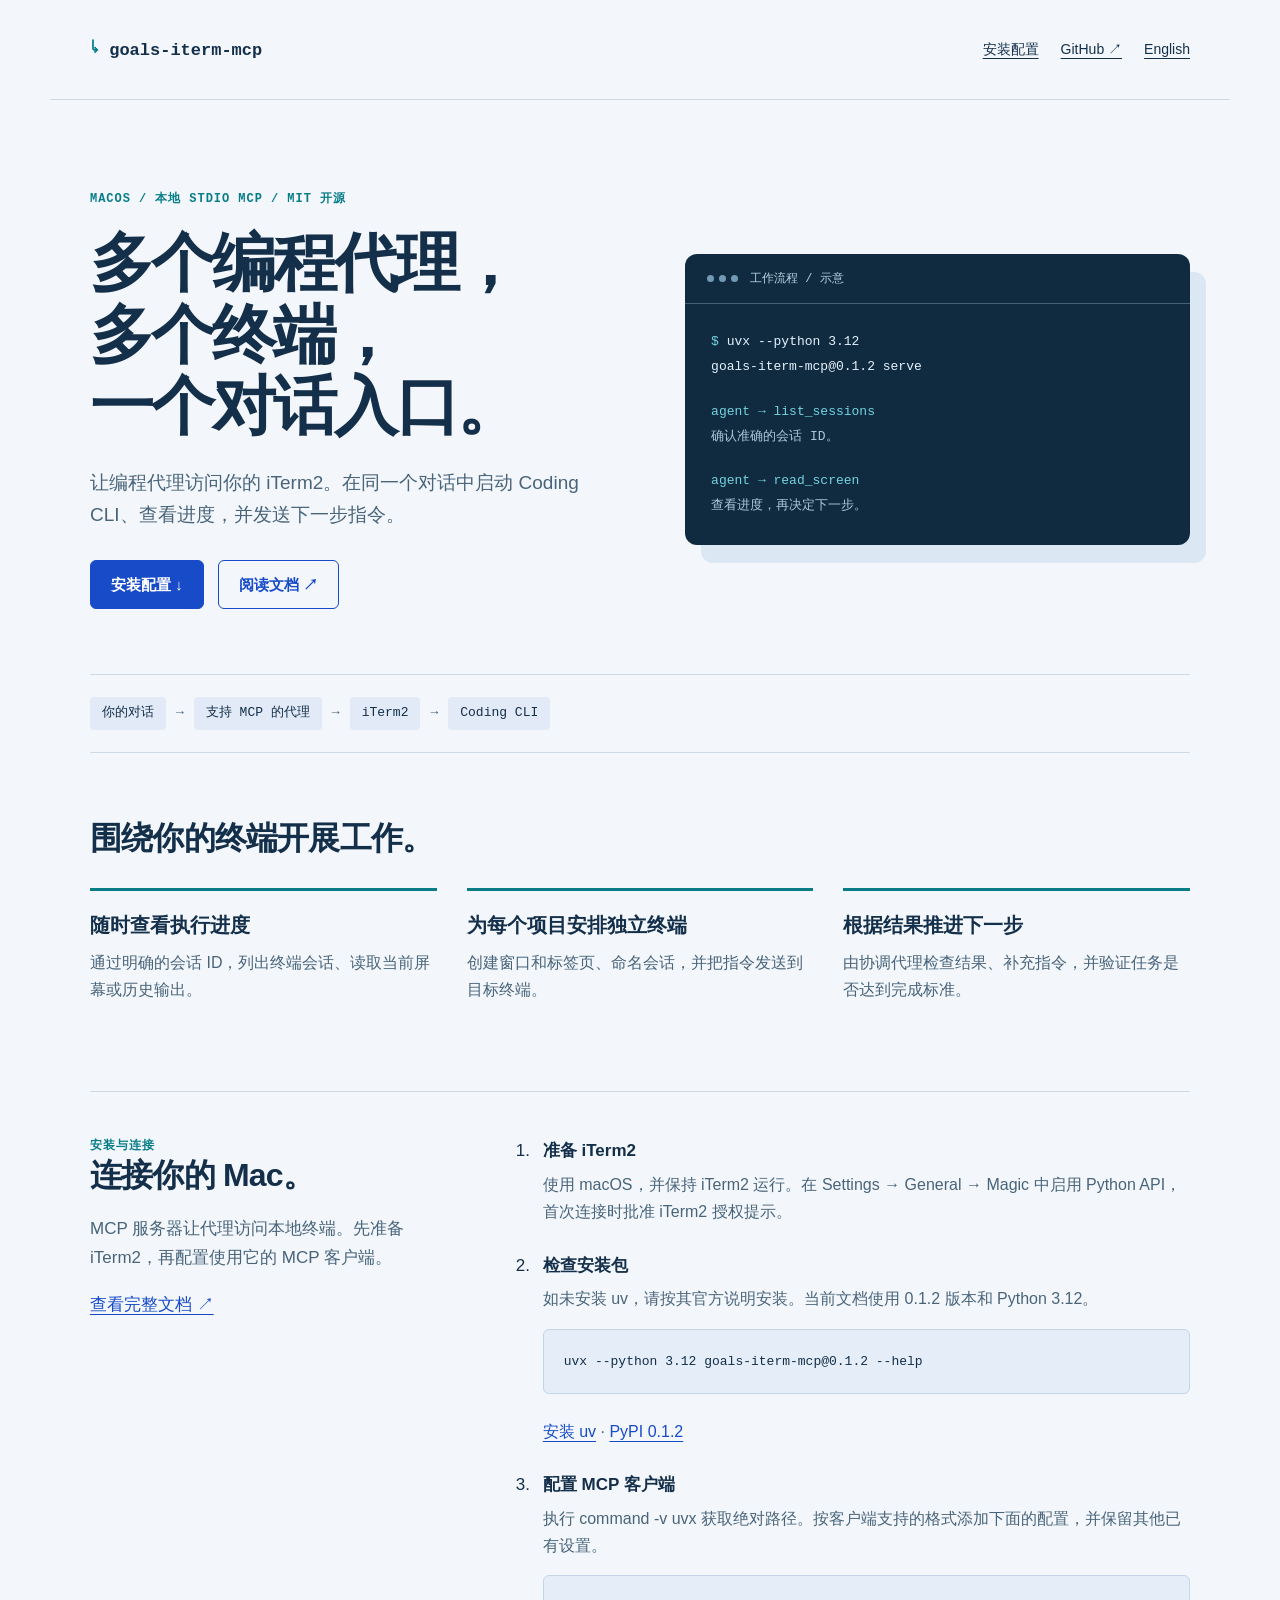
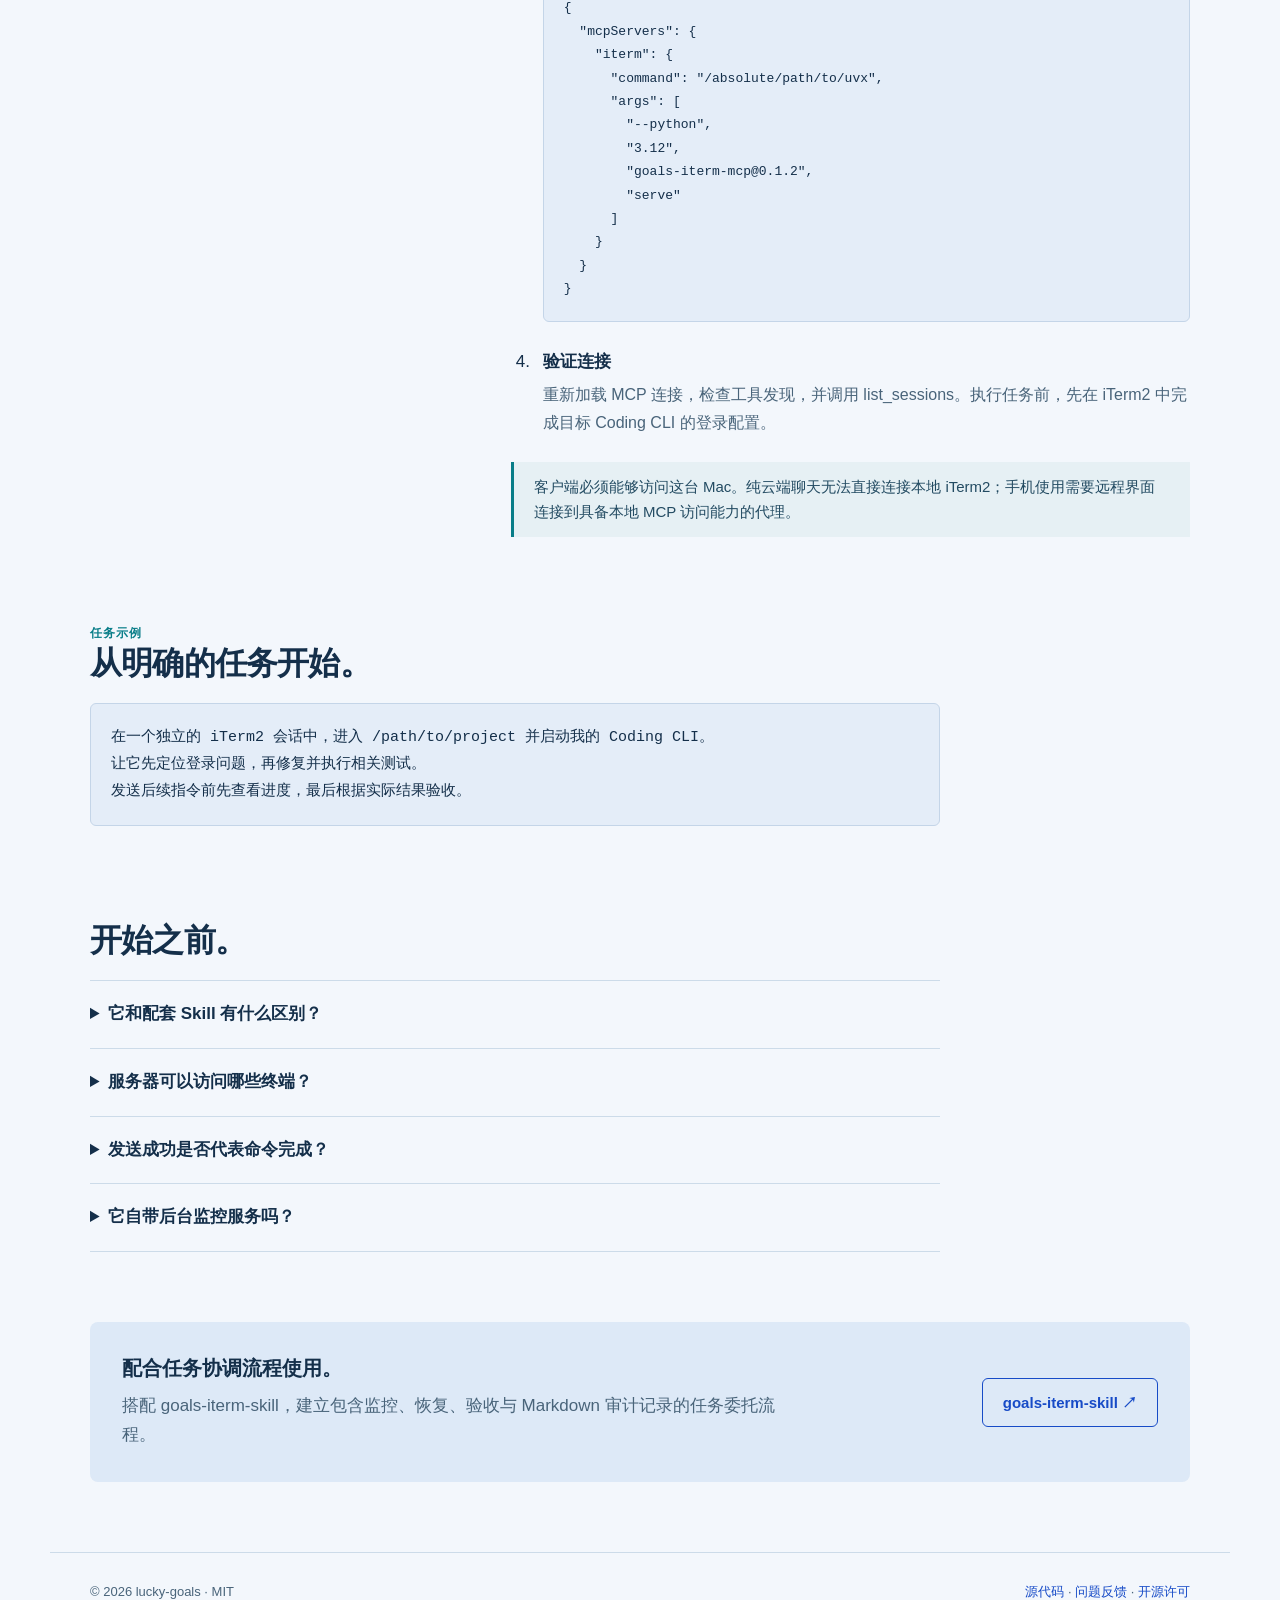
==== site/zh/index.html @ d30d4e48 "Add bilingual project website and GitHub Pages deployment" ====
<!doctype html>
<html lang="zh-CN">
<head>
<meta charset="utf-8"><meta name="viewport" content="width=device-width, initial-scale=1">
<title>goals-iterm-mcp — 面向 AI 编程代理的 iTerm2 MCP 服务器</title>
<meta name="description" content="goals-iterm-mcp 通过本地 MCP 将 AI 编程代理连接到 macOS 的 iTerm2，协调 Claude Code、Codex CLI 等终端工具。">
<meta name="google-site-verification" content="RSlia45OxWhqX6iyxyoSFyVtlpCfAS38nRmpzuDwfc4">
<link rel="canonical" href="https://lucky-goals.github.io/goals-iterm-mcp/zh/">
<link rel="alternate" hreflang="en" href="https://lucky-goals.github.io/goals-iterm-mcp/">
<link rel="alternate" hreflang="zh-CN" href="https://lucky-goals.github.io/goals-iterm-mcp/zh/">
<link rel="alternate" hreflang="x-default" href="https://lucky-goals.github.io/goals-iterm-mcp/">
<meta property="og:type" content="website"><meta property="og:site_name" content="goals-iterm-mcp">
<meta property="og:title" content="goals-iterm-mcp — 面向 AI 编程代理的 iTerm2 MCP 服务器"><meta property="og:description" content="goals-iterm-mcp 通过本地 MCP 将 AI 编程代理连接到 macOS 的 iTerm2，协调 Claude Code、Codex CLI 等终端工具。"><meta property="og:url" content="https://lucky-goals.github.io/goals-iterm-mcp/zh/"><meta property="og:locale" content="zh_CN">
<meta name="twitter:card" content="summary">
<meta name="theme-color" content="#142f4a">
<link rel="icon" href="../assets/favicon.svg" type="image/svg+xml">
<link rel="stylesheet" href="../assets/style.css">
<script type="application/ld+json">{"@context": "https://schema.org", "@type": "SoftwareSourceCode", "name": "goals-iterm-mcp", "description": "goals-iterm-mcp 通过本地 MCP 将 AI 编程代理连接到 macOS 的 iTerm2，协调 Claude Code、Codex CLI 等终端工具。", "url": "https://lucky-goals.github.io/goals-iterm-mcp/zh/", "codeRepository": "https://github.com/lucky-goals/goals-iterm-mcp", "license": "https://opensource.org/license/mit", "inLanguage": "zh-CN", "author": {"@type": "Person", "name": "lucky-goals", "url": "https://github.com/lucky-goals"}}</script>
</head>
<body>
<a class="skip" href="#main">跳至正文</a>
<header><a class="brand" href="../"><span>↳</span> goals-iterm-mcp</a><nav aria-label="主导航"><a href="#install">安装配置</a><a href="https://github.com/lucky-goals/goals-iterm-mcp">GitHub ↗</a><a href="../" lang="en" hreflang="en">English</a></nav></header>
<main id="main">
<section class="hero" aria-labelledby="headline"><div><div class="eyebrow">macOS / 本地 stdio MCP / MIT 开源</div><h1 id="headline">多个编程代理，<br>多个终端，<br>一个对话入口。</h1><p class="lede">让编程代理访问你的 iTerm2。在同一个对话中启动 Coding CLI、查看进度，并发送下一步指令。</p><div class="actions"><a class="button" href="#install">安装配置 ↓</a><a class="button secondary" href="https://github.com/lucky-goals/goals-iterm-mcp/blob/main/README.zh-CN.md">阅读文档 ↗</a></div></div><div class="terminal" aria-label="流程示意，非实时终端"><div class="terminal-title"><span class="lights" aria-hidden="true"><i></i><i></i><i></i></span>工作流程 / 示意</div><div class="terminal-body"><p><span class="prompt">$</span> uvx --python 3.12<br>  goals-iterm-mcp@0.1.2 serve</p><p><span class="prompt">agent → list_sessions</span><br><span class="comment">确认准确的会话 ID。</span></p><p><span class="prompt">agent → read_screen</span><br><span class="comment">查看进度，再决定下一步。</span></p></div></div></section>
<div class="flow" aria-label="连接流程"><span>你的对话</span> <b aria-hidden="true">→</b> <span>支持 MCP 的代理</span> <b aria-hidden="true">→</b> <span>iTerm2</span> <b aria-hidden="true">→</b> <span>Coding CLI</span></div>
<section aria-labelledby="capabilities"><h2 id="capabilities">围绕你的终端开展工作。</h2><div class="features"><article class="feature"><h3>随时查看执行进度</h3><p>通过明确的会话 ID，列出终端会话、读取当前屏幕或历史输出。</p></article><article class="feature"><h3>为每个项目安排独立终端</h3><p>创建窗口和标签页、命名会话，并把指令发送到目标终端。</p></article><article class="feature"><h3>根据结果推进下一步</h3><p>由协调代理检查结果、补充指令，并验证任务是否达到完成标准。</p></article></div></section>
<section class="setup" id="install" aria-labelledby="setup-title"><div><div class="eyebrow">安装与连接</div><h2 id="setup-title">连接你的 Mac。</h2><p class="intro">MCP 服务器让代理访问本地终端。先准备 iTerm2，再配置使用它的 MCP 客户端。</p><p><a href="https://github.com/lucky-goals/goals-iterm-mcp/blob/main/README.zh-CN.md">查看完整文档 ↗</a></p></div><div><ol class="steps"><li><strong>准备 iTerm2</strong><p>使用 macOS，并保持 iTerm2 运行。在 Settings → General → Magic 中启用 Python API，首次连接时批准 iTerm2 授权提示。</p></li><li><strong>检查安装包</strong><p>如未安装 uv，请按其官方说明安装。当前文档使用 0.1.2 版本和 Python 3.12。</p><pre><code>uvx --python 3.12 goals-iterm-mcp@0.1.2 --help</code></pre><p><a href="https://docs.astral.sh/uv/getting-started/installation/">安装 uv</a> · <a href="https://pypi.org/project/goals-iterm-mcp/0.1.2/">PyPI 0.1.2</a></p></li><li><strong>配置 MCP 客户端</strong><p>执行 command -v uvx 获取绝对路径。按客户端支持的格式添加下面的配置，并保留其他已有设置。</p><pre><code>{
  &quot;mcpServers&quot;: {
    &quot;iterm&quot;: {
      &quot;command&quot;: &quot;/absolute/path/to/uvx&quot;,
      &quot;args&quot;: [
        &quot;--python&quot;,
        &quot;3.12&quot;,
        &quot;goals-iterm-mcp@0.1.2&quot;,
        &quot;serve&quot;
      ]
    }
  }
}</code></pre></li><li><strong>验证连接</strong><p>重新加载 MCP 连接，检查工具发现，并调用 list_sessions。执行任务前，先在 iTerm2 中完成目标 Coding CLI 的登录配置。</p></li></ol><p class="note">客户端必须能够访问这台 Mac。纯云端聊天无法直接连接本地 iTerm2；手机使用需要远程界面连接到具备本地 MCP 访问能力的代理。</p></div></section>
<section class="example" aria-labelledby="example-title"><div class="eyebrow">任务示例</div><h2 id="example-title">从明确的任务开始。</h2><pre><code>在一个独立的 iTerm2 会话中，进入 /path/to/project 并启动我的 Coding CLI。
让它先定位登录问题，再修复并执行相关测试。
发送后续指令前先查看进度，最后根据实际结果验收。</code></pre></section>
<section aria-labelledby="faq"><h2 id="faq">开始之前。</h2><details><summary>它和配套 Skill 有什么区别？</summary><p>MCP 服务器提供终端操作工具。goals-iterm-skill 提供任务委托、监控、决策、恢复和验收的流程指令。</p></details><details><summary>服务器可以访问哪些终端？</summary><p>默认可以操作当前用户的所有 iTerm2 会话。使用 --read-only 仅观察；使用一个或多个 --session-id &lt;ID&gt; 限定会话。限定会话后无法创建窗口和标签页。</p></details><details><summary>发送成功是否代表命令完成？</summary><p>不代表。确认信息只说明 iTerm2 API 调用成功，协调代理仍需查看终端输出并验证执行结果。</p></details><details><summary>它自带后台监控服务吗？</summary><p>不自带。服务器提供终端工具；监控、持续推进和调度由协调代理及其宿主负责。</p></details></section>
<section><div class="related"><div><h3>配合任务协调流程使用。</h3><p>搭配 goals-iterm-skill，建立包含监控、恢复、验收与 Markdown 审计记录的任务委托流程。</p></div><a class="button secondary" href="https://lucky-goals.github.io/goals-iterm-skill/zh/">goals-iterm-skill ↗</a></div></section>
</main><footer><span>© 2026 lucky-goals · MIT</span><span><a href="https://github.com/lucky-goals/goals-iterm-mcp">源代码</a> · <a href="https://github.com/lucky-goals/goals-iterm-mcp/issues">问题反馈</a> · <a href="https://github.com/lucky-goals/goals-iterm-mcp/blob/main/LICENSE">开源许可</a></span></footer>
</body></html>
---- site/assets/style.css ----
:root{--ink:#142f4a;--muted:#49647a;--paper:#f3f7fc;--white:#fff;--line:#ccdbe9;--blue:#174bc7;--cyan:#087d88;--dark:#102b40;--mono:ui-monospace,SFMono-Regular,Consolas,monospace;--body:ui-sans-serif,-apple-system,BlinkMacSystemFont,"Segoe UI","PingFang SC",sans-serif}*{box-sizing:border-box}html{scroll-behavior:smooth;scroll-padding-top:24px}body{margin:0;background:var(--paper);color:var(--ink);font:17px/1.7 var(--body)}a{color:var(--blue);text-underline-offset:4px}a:hover{text-decoration-thickness:2px}a:focus-visible,summary:focus-visible{outline:3px solid var(--cyan);outline-offset:5px}header,main,footer{max-width:1180px;margin:auto;padding:0 40px}header{display:flex;align-items:center;justify-content:space-between;gap:20px;min-height:100px;border-bottom:1px solid var(--line)}.brand{font:700 17px var(--mono);color:var(--ink);text-decoration:none}.brand span{color:var(--cyan)}nav{display:flex;flex-wrap:wrap;gap:22px;font-size:14px}nav a{color:var(--ink)}.hero{display:grid;grid-template-columns:1.05fr 1fr;gap:65px;align-items:center;padding:90px 0 65px}.eyebrow{font:600 12px/1.5 var(--mono);letter-spacing:.08em;text-transform:uppercase;color:var(--cyan)}h1{font-size:clamp(40px,5vw,66px);line-height:1.12;letter-spacing:-.045em;margin:20px 0 24px;font-weight:750}h2{font-size:32px;line-height:1.25;letter-spacing:-.025em;margin:0 0 20px}h3{font-size:20px;line-height:1.4;margin:0 0 10px}p{margin:0 0 18px}.lede{color:var(--muted);font-size:19px}.actions{display:flex;flex-wrap:wrap;gap:14px;margin-top:28px}.button{display:inline-flex;align-items:center;justify-content:center;padding:11px 20px;border:1px solid var(--blue);border-radius:6px;font-weight:600;font-size:15px;text-decoration:none;background:var(--blue);color:white}.button.secondary{color:var(--blue);background:transparent}.terminal{background:var(--dark);color:#e4f2fd;border-radius:12px;box-shadow:16px 18px 0 #dce7f4;overflow:hidden;min-width:0}.terminal-title{font:12px var(--mono);padding:16px 22px;border-bottom:1px solid #426078;display:flex;gap:12px;align-items:center;color:#b8cfe1}.lights{display:flex;gap:5px}.lights i{height:7px;width:7px;border-radius:50%;background:#719ab4}.terminal-body{padding:26px;font:13px/1.9 var(--mono)}.terminal-body p{margin-bottom:20px}.terminal-body p:last-child{margin-bottom:0}.prompt{color:#74d3e0}.comment{color:#adc6d9}.flow{display:flex;flex-wrap:wrap;gap:10px;align-items:center;border-block:1px solid var(--line);padding:22px 0;font:13px/1.6 var(--mono);margin-bottom:65px}.flow span{padding:6px 12px;background:#e1eaf6;border-radius:4px}.flow b{font-weight:400;color:var(--muted)}section{padding:0 0 70px}.intro{max-width:760px;color:var(--muted)}.features{display:grid;grid-template-columns:repeat(3,1fr);gap:30px;margin-top:30px}.feature{border-top:3px solid var(--cyan);padding-top:20px}.feature p{color:var(--muted);font-size:16px}.setup{display:grid;grid-template-columns:.7fr 1.3fr;gap:55px;padding-top:45px;border-top:1px solid var(--line)}.steps{padding-left:24px;margin:0}.steps>li{padding-left:8px;margin-bottom:26px}.steps strong{display:block}.steps p{color:var(--muted);font-size:16px;margin:5px 0 10px}pre{margin:16px 0 24px;padding:20px;background:#e4edf8;border:1px solid #c4d5e8;border-radius:6px;overflow-x:auto;color:var(--ink);font:13px/1.8 var(--mono);white-space:pre-wrap;overflow-wrap:anywhere}code{font-family:var(--mono);font-size:.88em}pre code{font-size:inherit}.note{border-left:3px solid var(--cyan);padding:12px 20px;background:#e6f0f4;color:#234b62;font-size:15px}.example{max-width:850px}.example pre{font-size:15px;line-height:1.8}details{border-top:1px solid var(--line);padding:19px 0;max-width:850px}details:last-child{border-bottom:1px solid var(--line)}summary{cursor:pointer;font-weight:600}details p{margin:15px 0 0;color:var(--muted);font-size:16px}.related{display:flex;justify-content:space-between;align-items:center;gap:30px;padding:32px;background:#dde9f7;border-radius:8px}.related p{max-width:680px;margin:0;color:var(--muted)}.related .button{white-space:nowrap}footer{display:flex;gap:20px;justify-content:space-between;padding-top:28px;padding-bottom:35px;border-top:1px solid var(--line);font-size:13px;color:var(--muted)}.skip{position:absolute;left:20px;top:-100px;padding:10px;background:white;z-index:9}.skip:focus{top:10px}@media(max-width:850px){.hero{grid-template-columns:1fr;gap:40px;padding-top:50px}.terminal{max-width:650px}.setup{grid-template-columns:1fr;gap:18px}.features{grid-template-columns:1fr;gap:20px}.related{align-items:flex-start;flex-direction:column}h1{max-width:700px}.flow{margin-bottom:45px}}@media(max-width:520px){header,main,footer{padding-left:22px;padding-right:22px}header{align-items:flex-start;flex-direction:column;padding-top:24px;padding-bottom:24px;gap:15px}nav{gap:18px}h1{font-size:40px}.terminal{box-shadow:8px 10px 0 #dce7f4}.terminal-body{padding:20px;font-size:12px}section{padding-bottom:48px}footer{flex-direction:column}.related{padding:24px}.flow{font-size:11px;gap:6px}.flow span{padding:5px 8px}}@media(prefers-reduced-motion:reduce){html{scroll-behavior:auto}}
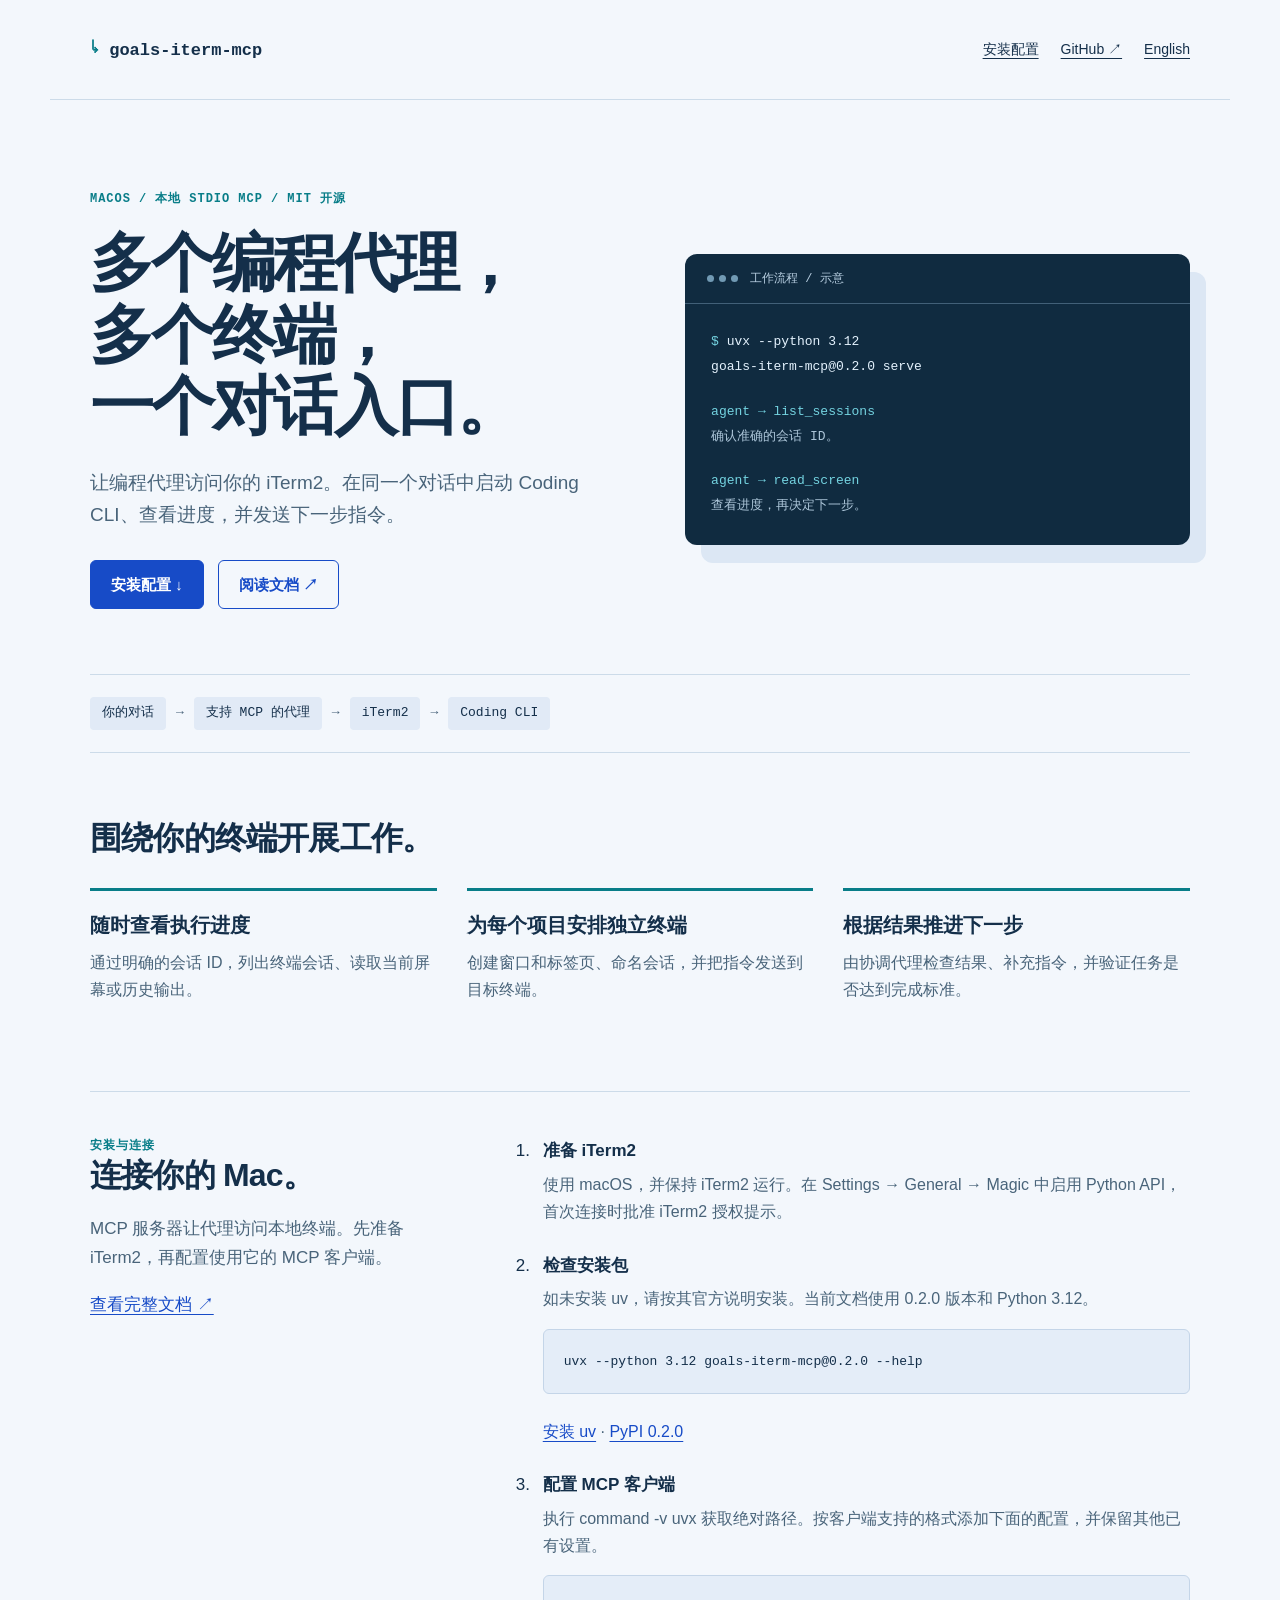
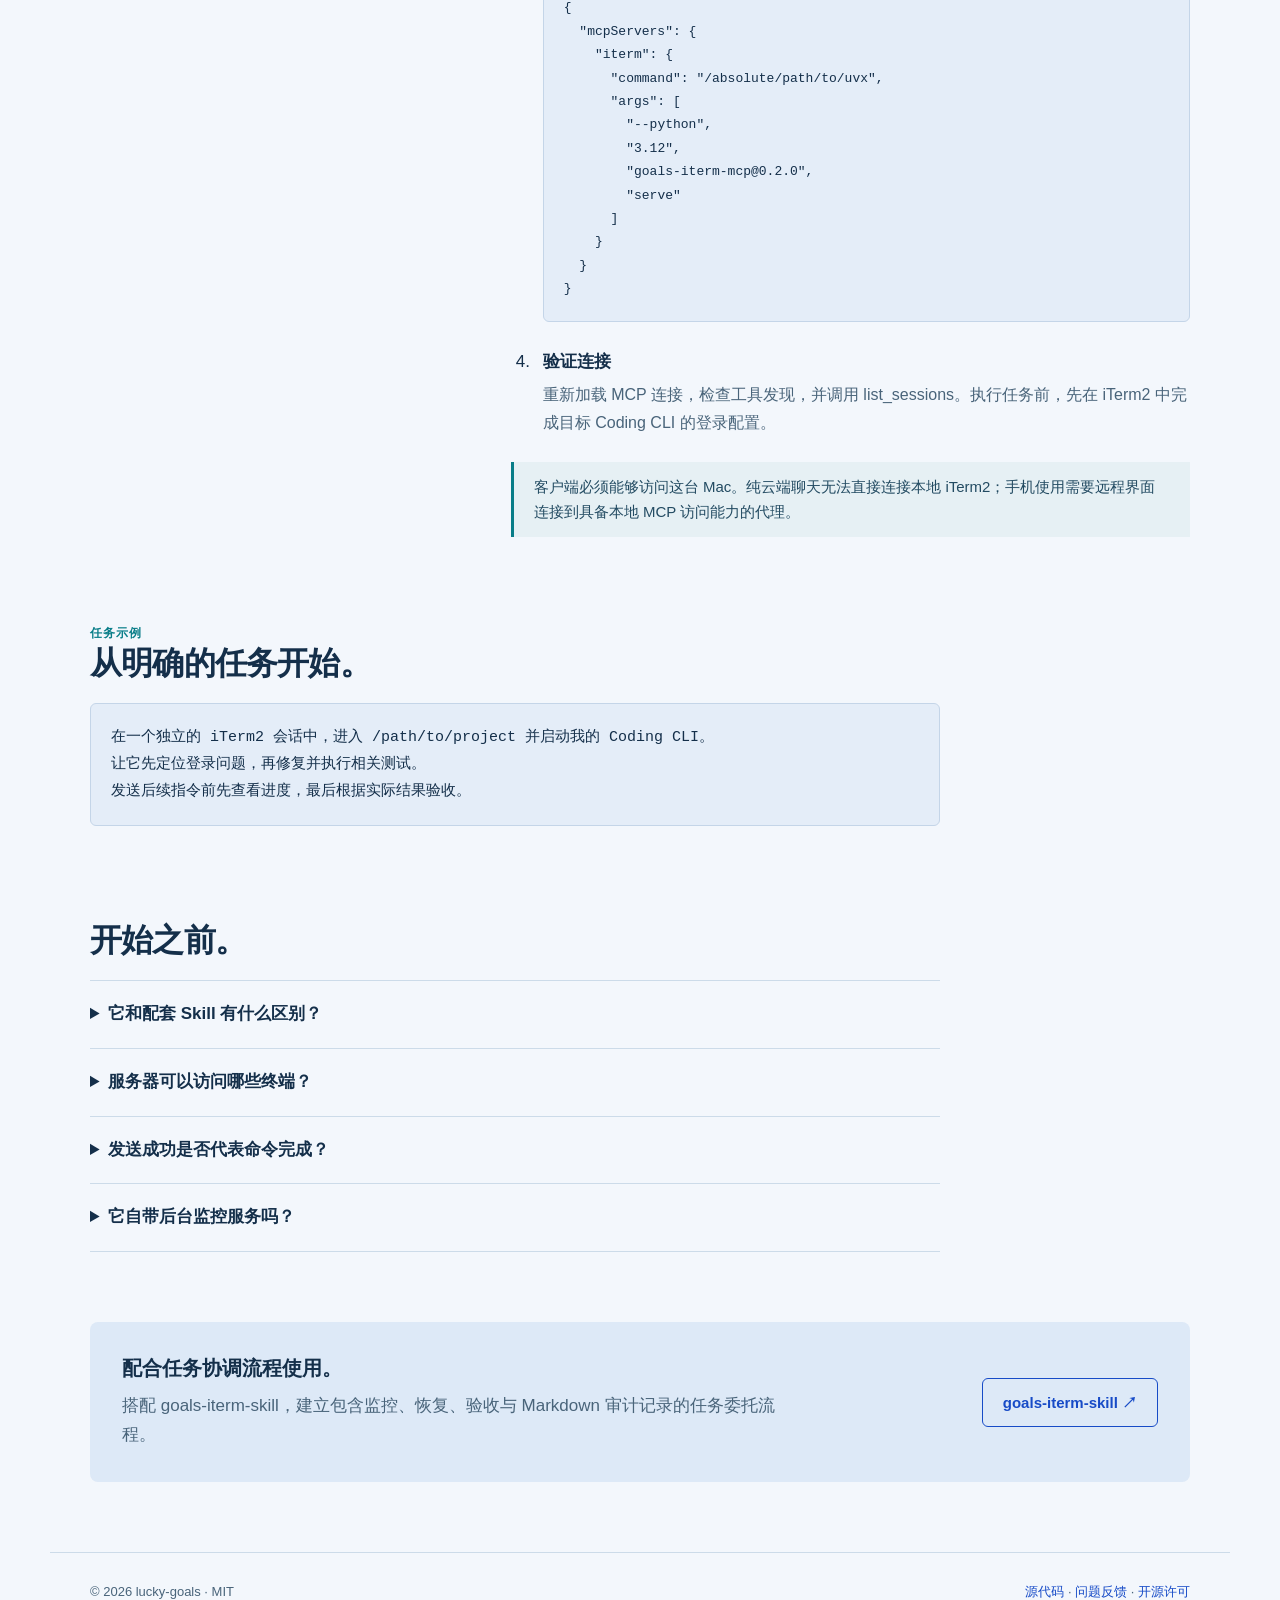
==== commit fa4831bd: "Release 0.2.0 with guarded terminal closing and CLI recovery" ====
--- a/site/zh/index.html
+++ b/site/zh/index.html
@@ -21,17 +21,17 @@
 <a class="skip" href="#main">跳至正文</a>
 <header><a class="brand" href="../"><span>↳</span> goals-iterm-mcp</a><nav aria-label="主导航"><a href="#install">安装配置</a><a href="https://github.com/lucky-goals/goals-iterm-mcp">GitHub ↗</a><a href="../" lang="en" hreflang="en">English</a></nav></header>
 <main id="main">
-<section class="hero" aria-labelledby="headline"><div><div class="eyebrow">macOS / 本地 stdio MCP / MIT 开源</div><h1 id="headline">多个编程代理，<br>多个终端，<br>一个对话入口。</h1><p class="lede">让编程代理访问你的 iTerm2。在同一个对话中启动 Coding CLI、查看进度，并发送下一步指令。</p><div class="actions"><a class="button" href="#install">安装配置 ↓</a><a class="button secondary" href="https://github.com/lucky-goals/goals-iterm-mcp/blob/main/README.zh-CN.md">阅读文档 ↗</a></div></div><div class="terminal" aria-label="流程示意，非实时终端"><div class="terminal-title"><span class="lights" aria-hidden="true"><i></i><i></i><i></i></span>工作流程 / 示意</div><div class="terminal-body"><p><span class="prompt">$</span> uvx --python 3.12<br>  goals-iterm-mcp@0.1.2 serve</p><p><span class="prompt">agent → list_sessions</span><br><span class="comment">确认准确的会话 ID。</span></p><p><span class="prompt">agent → read_screen</span><br><span class="comment">查看进度，再决定下一步。</span></p></div></div></section>
+<section class="hero" aria-labelledby="headline"><div><div class="eyebrow">macOS / 本地 stdio MCP / MIT 开源</div><h1 id="headline">多个编程代理，<br>多个终端，<br>一个对话入口。</h1><p class="lede">让编程代理访问你的 iTerm2。在同一个对话中启动 Coding CLI、查看进度，并发送下一步指令。</p><div class="actions"><a class="button" href="#install">安装配置 ↓</a><a class="button secondary" href="https://github.com/lucky-goals/goals-iterm-mcp/blob/main/README.zh-CN.md">阅读文档 ↗</a></div></div><div class="terminal" aria-label="流程示意，非实时终端"><div class="terminal-title"><span class="lights" aria-hidden="true"><i></i><i></i><i></i></span>工作流程 / 示意</div><div class="terminal-body"><p><span class="prompt">$</span> uvx --python 3.12<br>  goals-iterm-mcp@0.2.0 serve</p><p><span class="prompt">agent → list_sessions</span><br><span class="comment">确认准确的会话 ID。</span></p><p><span class="prompt">agent → read_screen</span><br><span class="comment">查看进度，再决定下一步。</span></p></div></div></section>
 <div class="flow" aria-label="连接流程"><span>你的对话</span> <b aria-hidden="true">→</b> <span>支持 MCP 的代理</span> <b aria-hidden="true">→</b> <span>iTerm2</span> <b aria-hidden="true">→</b> <span>Coding CLI</span></div>
 <section aria-labelledby="capabilities"><h2 id="capabilities">围绕你的终端开展工作。</h2><div class="features"><article class="feature"><h3>随时查看执行进度</h3><p>通过明确的会话 ID，列出终端会话、读取当前屏幕或历史输出。</p></article><article class="feature"><h3>为每个项目安排独立终端</h3><p>创建窗口和标签页、命名会话，并把指令发送到目标终端。</p></article><article class="feature"><h3>根据结果推进下一步</h3><p>由协调代理检查结果、补充指令，并验证任务是否达到完成标准。</p></article></div></section>
-<section class="setup" id="install" aria-labelledby="setup-title"><div><div class="eyebrow">安装与连接</div><h2 id="setup-title">连接你的 Mac。</h2><p class="intro">MCP 服务器让代理访问本地终端。先准备 iTerm2，再配置使用它的 MCP 客户端。</p><p><a href="https://github.com/lucky-goals/goals-iterm-mcp/blob/main/README.zh-CN.md">查看完整文档 ↗</a></p></div><div><ol class="steps"><li><strong>准备 iTerm2</strong><p>使用 macOS，并保持 iTerm2 运行。在 Settings → General → Magic 中启用 Python API，首次连接时批准 iTerm2 授权提示。</p></li><li><strong>检查安装包</strong><p>如未安装 uv，请按其官方说明安装。当前文档使用 0.1.2 版本和 Python 3.12。</p><pre><code>uvx --python 3.12 goals-iterm-mcp@0.1.2 --help</code></pre><p><a href="https://docs.astral.sh/uv/getting-started/installation/">安装 uv</a> · <a href="https://pypi.org/project/goals-iterm-mcp/0.1.2/">PyPI 0.1.2</a></p></li><li><strong>配置 MCP 客户端</strong><p>执行 command -v uvx 获取绝对路径。按客户端支持的格式添加下面的配置，并保留其他已有设置。</p><pre><code>{
+<section class="setup" id="install" aria-labelledby="setup-title"><div><div class="eyebrow">安装与连接</div><h2 id="setup-title">连接你的 Mac。</h2><p class="intro">MCP 服务器让代理访问本地终端。先准备 iTerm2，再配置使用它的 MCP 客户端。</p><p><a href="https://github.com/lucky-goals/goals-iterm-mcp/blob/main/README.zh-CN.md">查看完整文档 ↗</a></p></div><div><ol class="steps"><li><strong>准备 iTerm2</strong><p>使用 macOS，并保持 iTerm2 运行。在 Settings → General → Magic 中启用 Python API，首次连接时批准 iTerm2 授权提示。</p></li><li><strong>检查安装包</strong><p>如未安装 uv，请按其官方说明安装。当前文档使用 0.2.0 版本和 Python 3.12。</p><pre><code>uvx --python 3.12 goals-iterm-mcp@0.2.0 --help</code></pre><p><a href="https://docs.astral.sh/uv/getting-started/installation/">安装 uv</a> · <a href="https://pypi.org/project/goals-iterm-mcp/0.2.0/">PyPI 0.2.0</a></p></li><li><strong>配置 MCP 客户端</strong><p>执行 command -v uvx 获取绝对路径。按客户端支持的格式添加下面的配置，并保留其他已有设置。</p><pre><code>{
   &quot;mcpServers&quot;: {
     &quot;iterm&quot;: {
       &quot;command&quot;: &quot;/absolute/path/to/uvx&quot;,
       &quot;args&quot;: [
         &quot;--python&quot;,
         &quot;3.12&quot;,
-        &quot;goals-iterm-mcp@0.1.2&quot;,
+        &quot;goals-iterm-mcp@0.2.0&quot;,
         &quot;serve&quot;
       ]
     }
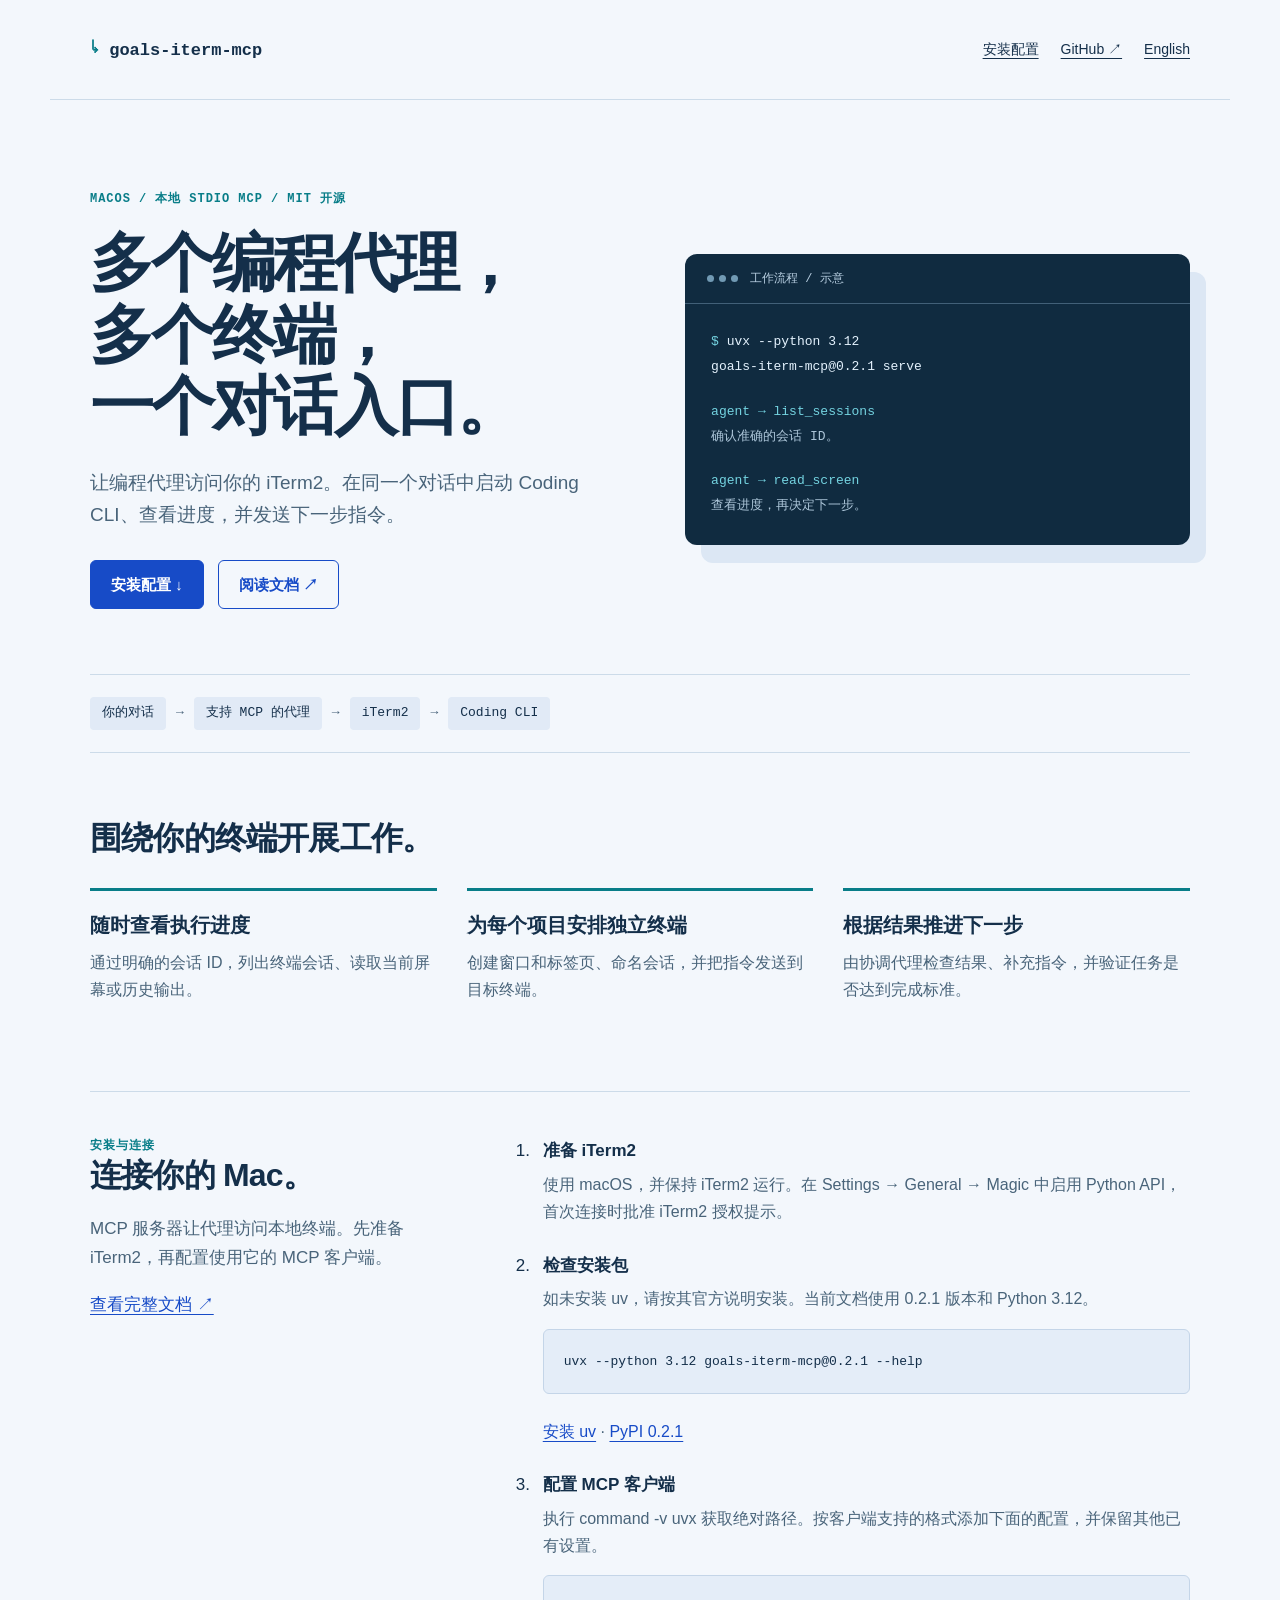
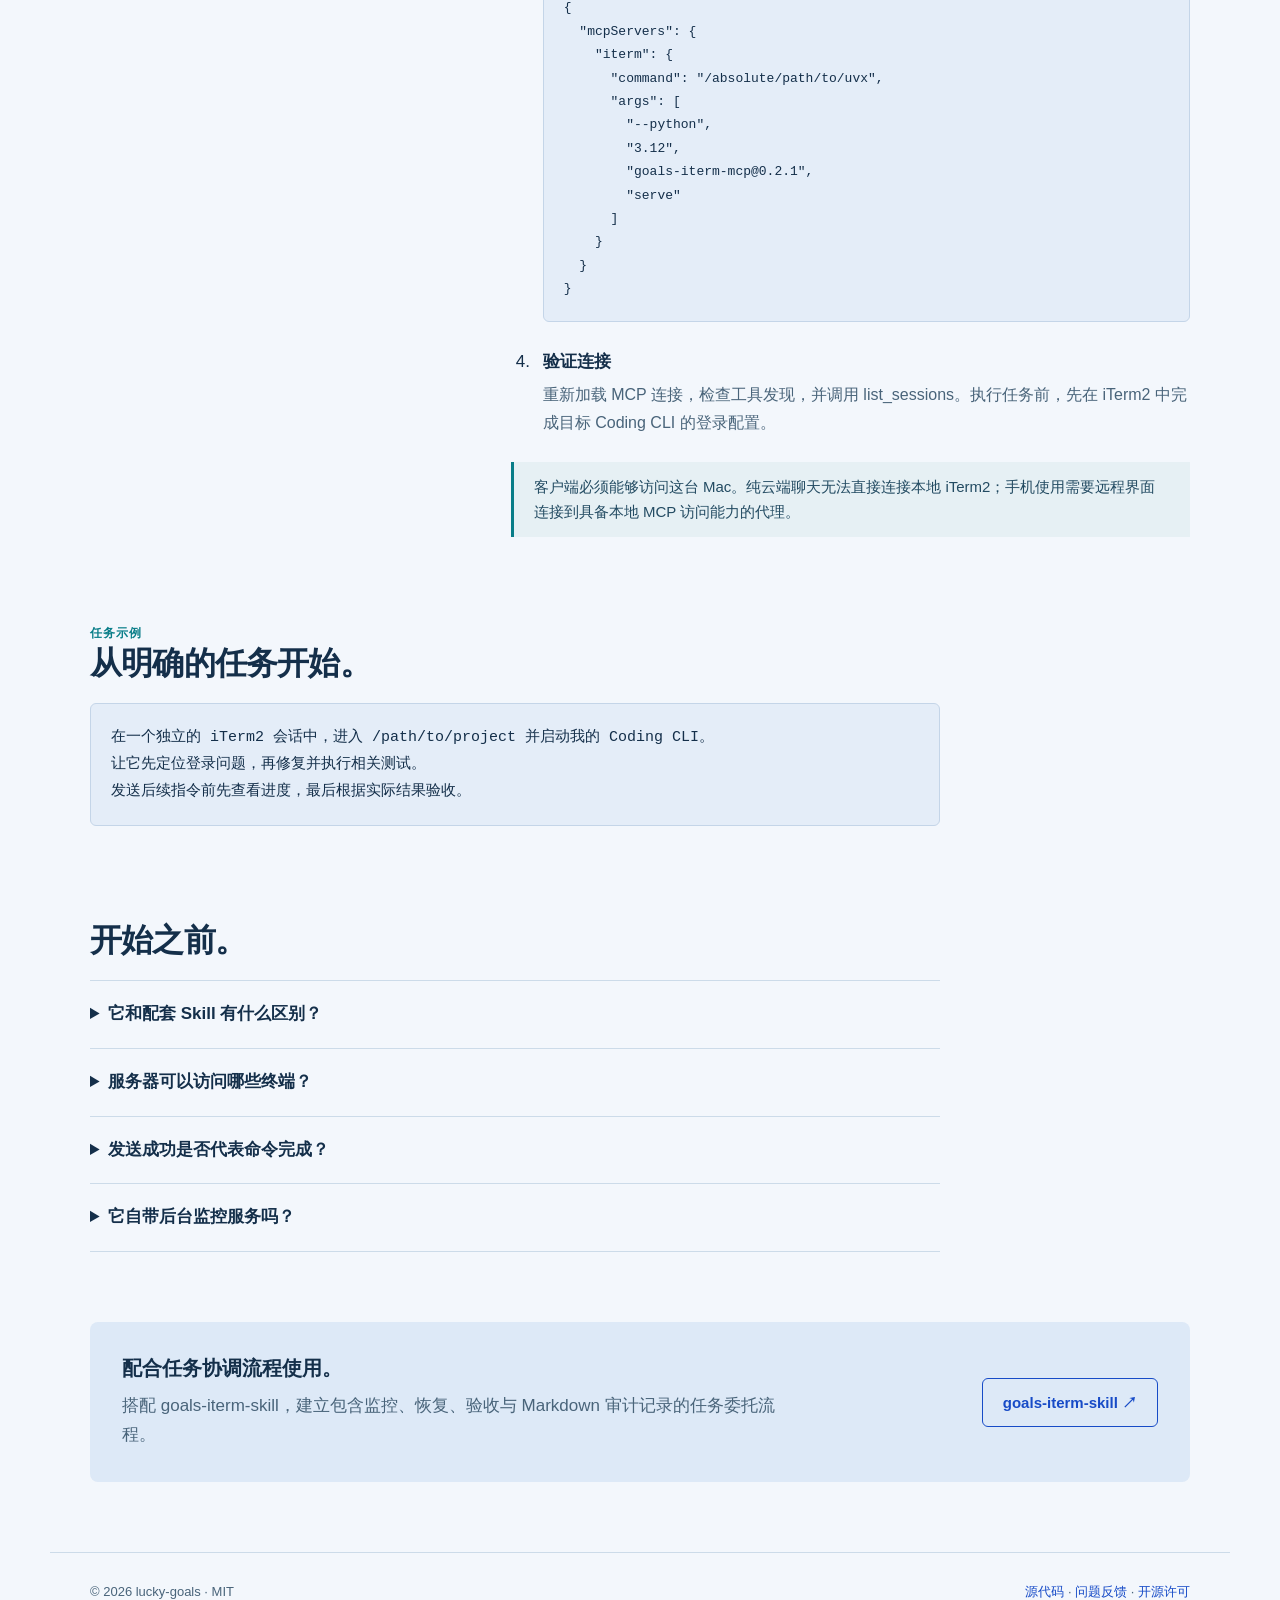
==== commit 8e28630a: "Release goals-iterm-mcp 0.2.1" ====
--- a/site/zh/index.html
+++ b/site/zh/index.html
@@ -21,17 +21,17 @@
 <a class="skip" href="#main">跳至正文</a>
 <header><a class="brand" href="../"><span>↳</span> goals-iterm-mcp</a><nav aria-label="主导航"><a href="#install">安装配置</a><a href="https://github.com/lucky-goals/goals-iterm-mcp">GitHub ↗</a><a href="../" lang="en" hreflang="en">English</a></nav></header>
 <main id="main">
-<section class="hero" aria-labelledby="headline"><div><div class="eyebrow">macOS / 本地 stdio MCP / MIT 开源</div><h1 id="headline">多个编程代理，<br>多个终端，<br>一个对话入口。</h1><p class="lede">让编程代理访问你的 iTerm2。在同一个对话中启动 Coding CLI、查看进度，并发送下一步指令。</p><div class="actions"><a class="button" href="#install">安装配置 ↓</a><a class="button secondary" href="https://github.com/lucky-goals/goals-iterm-mcp/blob/main/README.zh-CN.md">阅读文档 ↗</a></div></div><div class="terminal" aria-label="流程示意，非实时终端"><div class="terminal-title"><span class="lights" aria-hidden="true"><i></i><i></i><i></i></span>工作流程 / 示意</div><div class="terminal-body"><p><span class="prompt">$</span> uvx --python 3.12<br>  goals-iterm-mcp@0.2.0 serve</p><p><span class="prompt">agent → list_sessions</span><br><span class="comment">确认准确的会话 ID。</span></p><p><span class="prompt">agent → read_screen</span><br><span class="comment">查看进度，再决定下一步。</span></p></div></div></section>
+<section class="hero" aria-labelledby="headline"><div><div class="eyebrow">macOS / 本地 stdio MCP / MIT 开源</div><h1 id="headline">多个编程代理，<br>多个终端，<br>一个对话入口。</h1><p class="lede">让编程代理访问你的 iTerm2。在同一个对话中启动 Coding CLI、查看进度，并发送下一步指令。</p><div class="actions"><a class="button" href="#install">安装配置 ↓</a><a class="button secondary" href="https://github.com/lucky-goals/goals-iterm-mcp/blob/main/README.zh-CN.md">阅读文档 ↗</a></div></div><div class="terminal" aria-label="流程示意，非实时终端"><div class="terminal-title"><span class="lights" aria-hidden="true"><i></i><i></i><i></i></span>工作流程 / 示意</div><div class="terminal-body"><p><span class="prompt">$</span> uvx --python 3.12<br>  goals-iterm-mcp@0.2.1 serve</p><p><span class="prompt">agent → list_sessions</span><br><span class="comment">确认准确的会话 ID。</span></p><p><span class="prompt">agent → read_screen</span><br><span class="comment">查看进度，再决定下一步。</span></p></div></div></section>
 <div class="flow" aria-label="连接流程"><span>你的对话</span> <b aria-hidden="true">→</b> <span>支持 MCP 的代理</span> <b aria-hidden="true">→</b> <span>iTerm2</span> <b aria-hidden="true">→</b> <span>Coding CLI</span></div>
 <section aria-labelledby="capabilities"><h2 id="capabilities">围绕你的终端开展工作。</h2><div class="features"><article class="feature"><h3>随时查看执行进度</h3><p>通过明确的会话 ID，列出终端会话、读取当前屏幕或历史输出。</p></article><article class="feature"><h3>为每个项目安排独立终端</h3><p>创建窗口和标签页、命名会话，并把指令发送到目标终端。</p></article><article class="feature"><h3>根据结果推进下一步</h3><p>由协调代理检查结果、补充指令，并验证任务是否达到完成标准。</p></article></div></section>
-<section class="setup" id="install" aria-labelledby="setup-title"><div><div class="eyebrow">安装与连接</div><h2 id="setup-title">连接你的 Mac。</h2><p class="intro">MCP 服务器让代理访问本地终端。先准备 iTerm2，再配置使用它的 MCP 客户端。</p><p><a href="https://github.com/lucky-goals/goals-iterm-mcp/blob/main/README.zh-CN.md">查看完整文档 ↗</a></p></div><div><ol class="steps"><li><strong>准备 iTerm2</strong><p>使用 macOS，并保持 iTerm2 运行。在 Settings → General → Magic 中启用 Python API，首次连接时批准 iTerm2 授权提示。</p></li><li><strong>检查安装包</strong><p>如未安装 uv，请按其官方说明安装。当前文档使用 0.2.0 版本和 Python 3.12。</p><pre><code>uvx --python 3.12 goals-iterm-mcp@0.2.0 --help</code></pre><p><a href="https://docs.astral.sh/uv/getting-started/installation/">安装 uv</a> · <a href="https://pypi.org/project/goals-iterm-mcp/0.2.0/">PyPI 0.2.0</a></p></li><li><strong>配置 MCP 客户端</strong><p>执行 command -v uvx 获取绝对路径。按客户端支持的格式添加下面的配置，并保留其他已有设置。</p><pre><code>{
+<section class="setup" id="install" aria-labelledby="setup-title"><div><div class="eyebrow">安装与连接</div><h2 id="setup-title">连接你的 Mac。</h2><p class="intro">MCP 服务器让代理访问本地终端。先准备 iTerm2，再配置使用它的 MCP 客户端。</p><p><a href="https://github.com/lucky-goals/goals-iterm-mcp/blob/main/README.zh-CN.md">查看完整文档 ↗</a></p></div><div><ol class="steps"><li><strong>准备 iTerm2</strong><p>使用 macOS，并保持 iTerm2 运行。在 Settings → General → Magic 中启用 Python API，首次连接时批准 iTerm2 授权提示。</p></li><li><strong>检查安装包</strong><p>如未安装 uv，请按其官方说明安装。当前文档使用 0.2.1 版本和 Python 3.12。</p><pre><code>uvx --python 3.12 goals-iterm-mcp@0.2.1 --help</code></pre><p><a href="https://docs.astral.sh/uv/getting-started/installation/">安装 uv</a> · <a href="https://pypi.org/project/goals-iterm-mcp/0.2.1/">PyPI 0.2.1</a></p></li><li><strong>配置 MCP 客户端</strong><p>执行 command -v uvx 获取绝对路径。按客户端支持的格式添加下面的配置，并保留其他已有设置。</p><pre><code>{
   &quot;mcpServers&quot;: {
     &quot;iterm&quot;: {
       &quot;command&quot;: &quot;/absolute/path/to/uvx&quot;,
       &quot;args&quot;: [
         &quot;--python&quot;,
         &quot;3.12&quot;,
-        &quot;goals-iterm-mcp@0.2.0&quot;,
+        &quot;goals-iterm-mcp@0.2.1&quot;,
         &quot;serve&quot;
       ]
     }
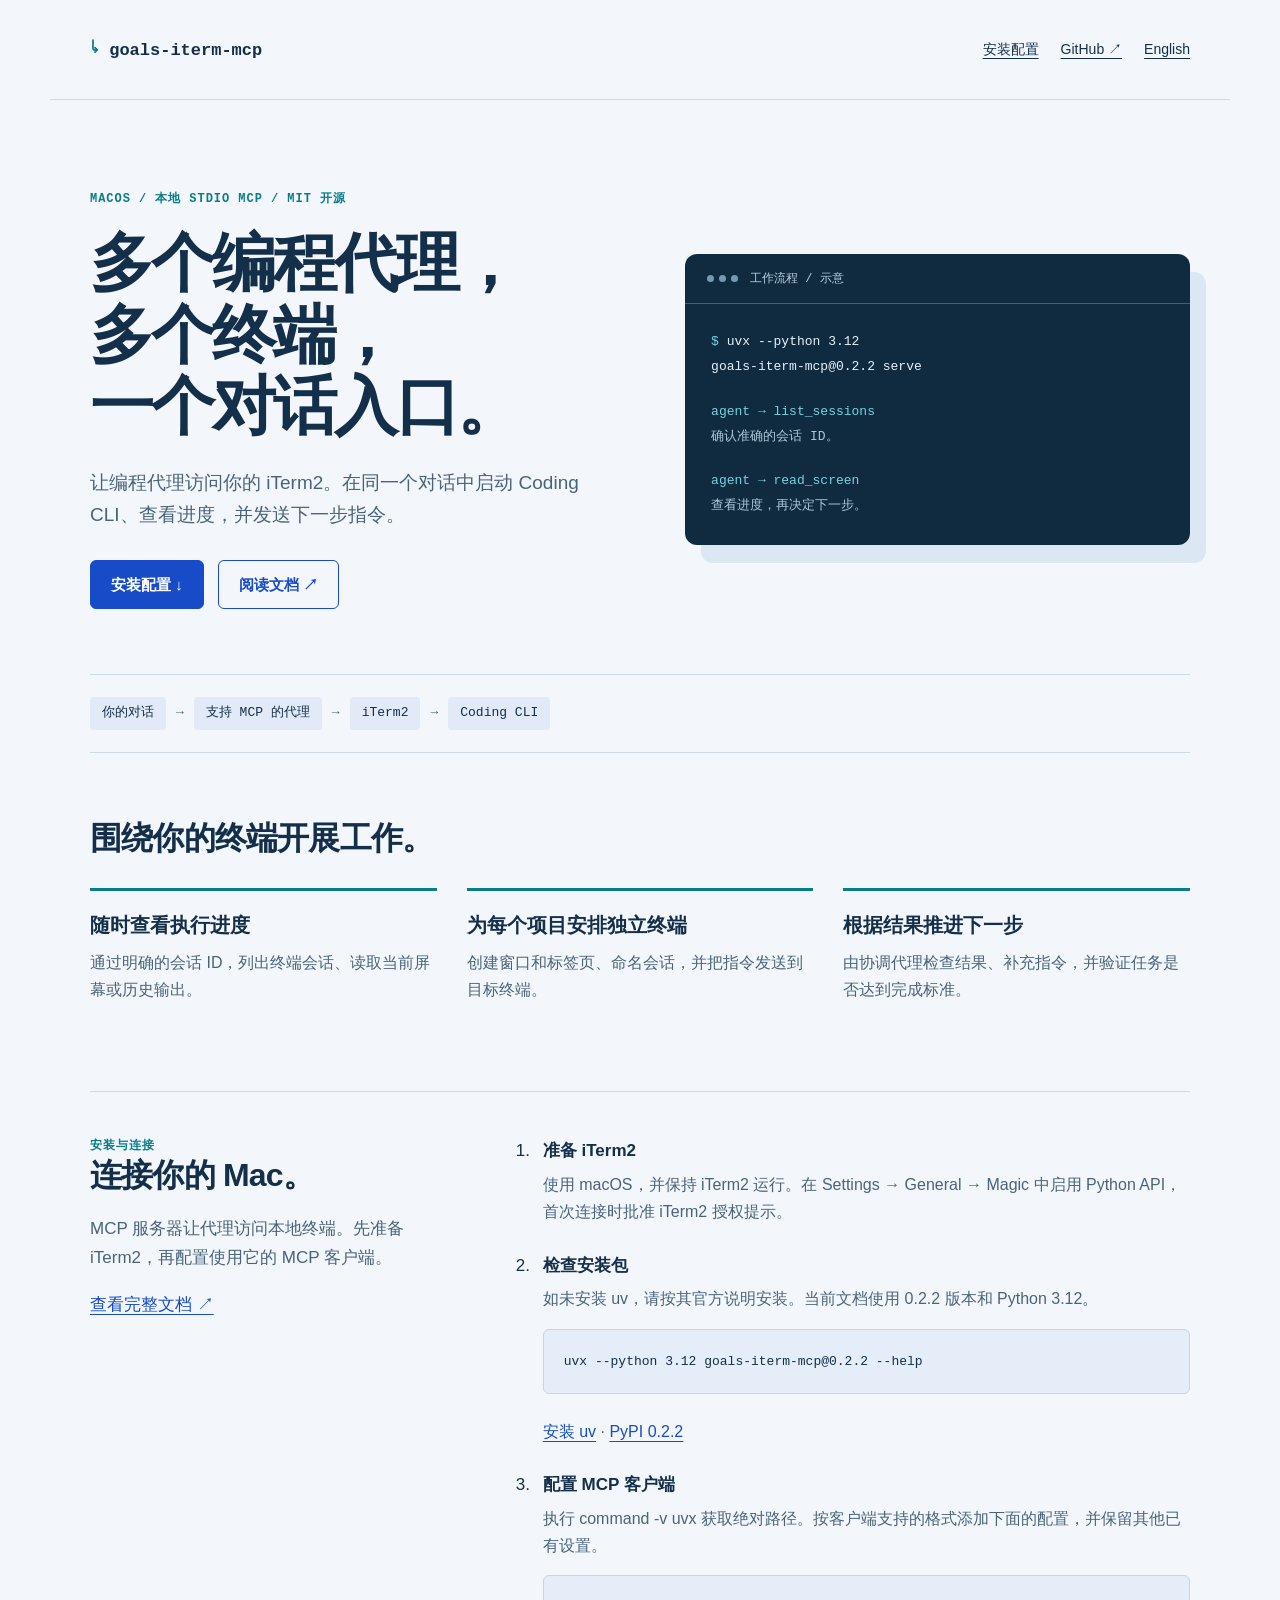
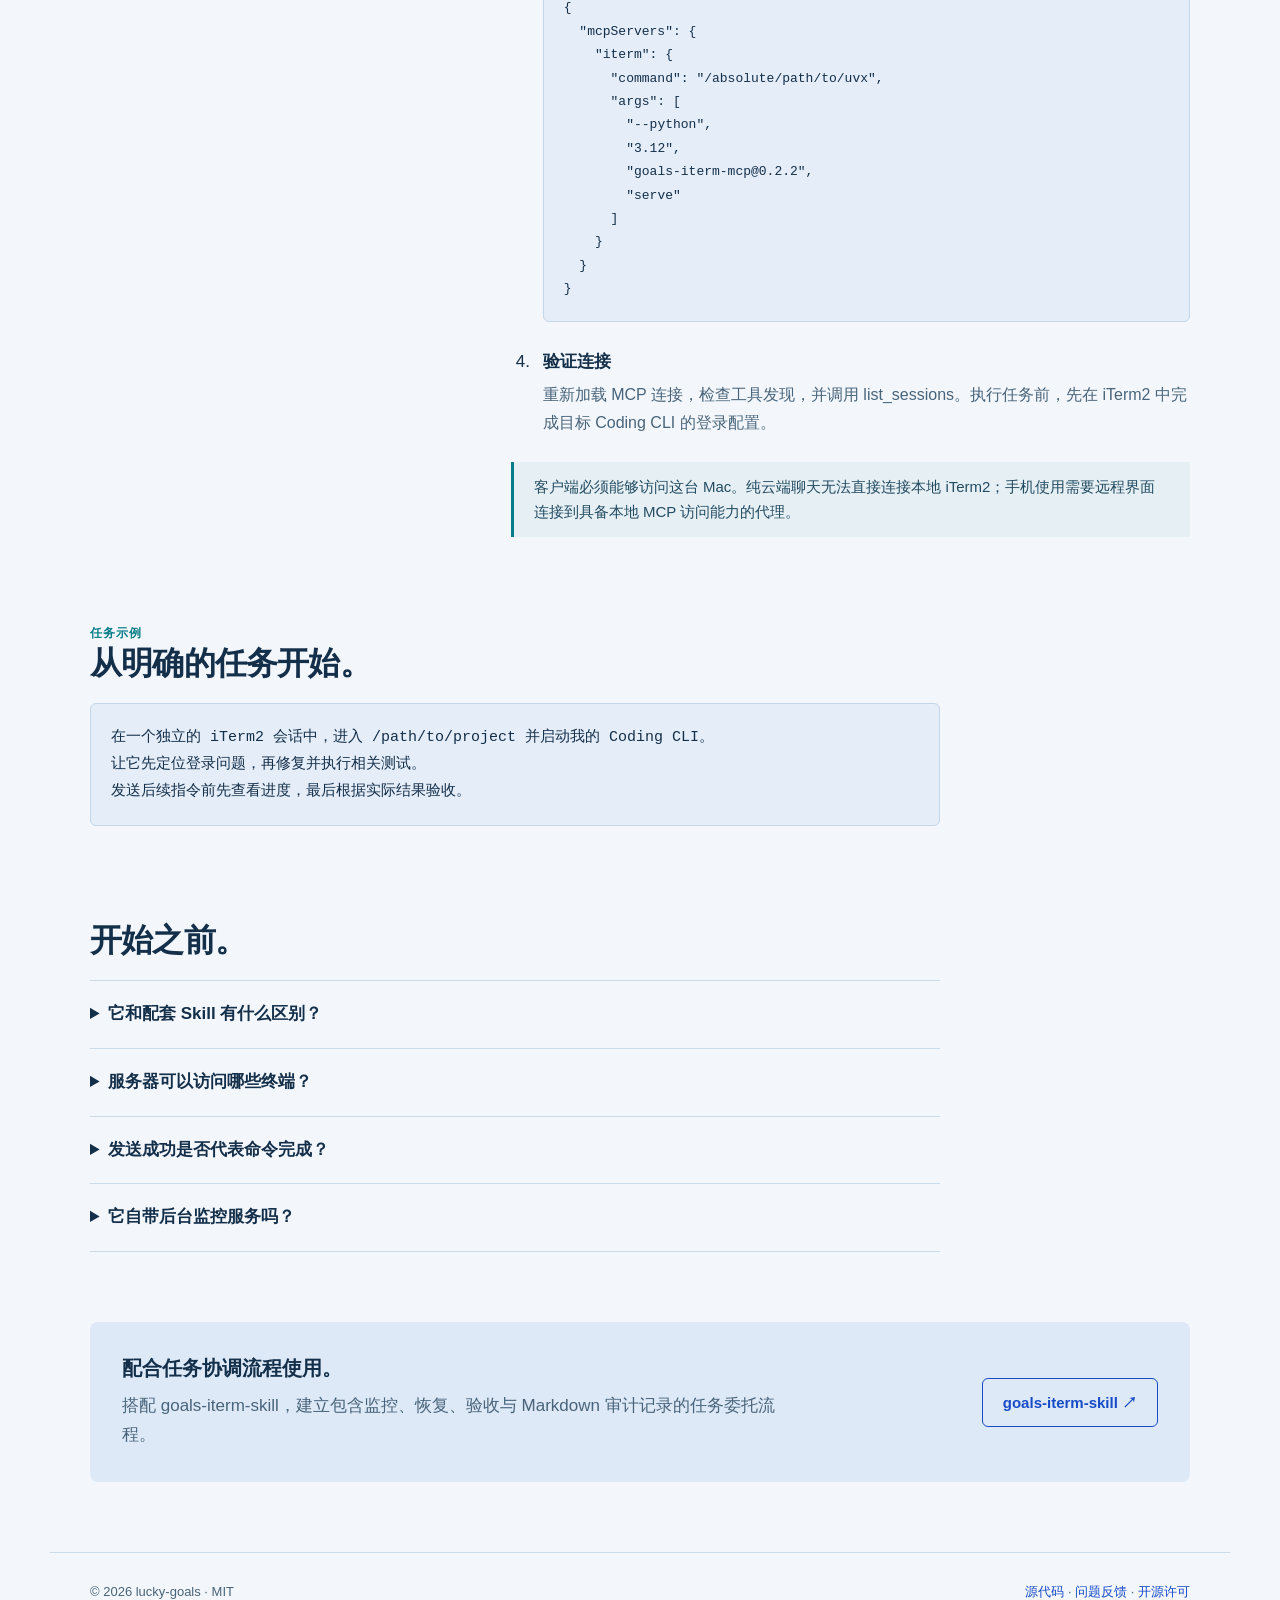
==== commit 66f4d82d: "Release goals-iterm-mcp 0.2.2" ====
--- a/site/zh/index.html
+++ b/site/zh/index.html
@@ -21,17 +21,17 @@
 <a class="skip" href="#main">跳至正文</a>
 <header><a class="brand" href="../"><span>↳</span> goals-iterm-mcp</a><nav aria-label="主导航"><a href="#install">安装配置</a><a href="https://github.com/lucky-goals/goals-iterm-mcp">GitHub ↗</a><a href="../" lang="en" hreflang="en">English</a></nav></header>
 <main id="main">
-<section class="hero" aria-labelledby="headline"><div><div class="eyebrow">macOS / 本地 stdio MCP / MIT 开源</div><h1 id="headline">多个编程代理，<br>多个终端，<br>一个对话入口。</h1><p class="lede">让编程代理访问你的 iTerm2。在同一个对话中启动 Coding CLI、查看进度，并发送下一步指令。</p><div class="actions"><a class="button" href="#install">安装配置 ↓</a><a class="button secondary" href="https://github.com/lucky-goals/goals-iterm-mcp/blob/main/README.zh-CN.md">阅读文档 ↗</a></div></div><div class="terminal" aria-label="流程示意，非实时终端"><div class="terminal-title"><span class="lights" aria-hidden="true"><i></i><i></i><i></i></span>工作流程 / 示意</div><div class="terminal-body"><p><span class="prompt">$</span> uvx --python 3.12<br>  goals-iterm-mcp@0.2.1 serve</p><p><span class="prompt">agent → list_sessions</span><br><span class="comment">确认准确的会话 ID。</span></p><p><span class="prompt">agent → read_screen</span><br><span class="comment">查看进度，再决定下一步。</span></p></div></div></section>
+<section class="hero" aria-labelledby="headline"><div><div class="eyebrow">macOS / 本地 stdio MCP / MIT 开源</div><h1 id="headline">多个编程代理，<br>多个终端，<br>一个对话入口。</h1><p class="lede">让编程代理访问你的 iTerm2。在同一个对话中启动 Coding CLI、查看进度，并发送下一步指令。</p><div class="actions"><a class="button" href="#install">安装配置 ↓</a><a class="button secondary" href="https://github.com/lucky-goals/goals-iterm-mcp/blob/main/README.zh-CN.md">阅读文档 ↗</a></div></div><div class="terminal" aria-label="流程示意，非实时终端"><div class="terminal-title"><span class="lights" aria-hidden="true"><i></i><i></i><i></i></span>工作流程 / 示意</div><div class="terminal-body"><p><span class="prompt">$</span> uvx --python 3.12<br>  goals-iterm-mcp@0.2.2 serve</p><p><span class="prompt">agent → list_sessions</span><br><span class="comment">确认准确的会话 ID。</span></p><p><span class="prompt">agent → read_screen</span><br><span class="comment">查看进度，再决定下一步。</span></p></div></div></section>
 <div class="flow" aria-label="连接流程"><span>你的对话</span> <b aria-hidden="true">→</b> <span>支持 MCP 的代理</span> <b aria-hidden="true">→</b> <span>iTerm2</span> <b aria-hidden="true">→</b> <span>Coding CLI</span></div>
 <section aria-labelledby="capabilities"><h2 id="capabilities">围绕你的终端开展工作。</h2><div class="features"><article class="feature"><h3>随时查看执行进度</h3><p>通过明确的会话 ID，列出终端会话、读取当前屏幕或历史输出。</p></article><article class="feature"><h3>为每个项目安排独立终端</h3><p>创建窗口和标签页、命名会话，并把指令发送到目标终端。</p></article><article class="feature"><h3>根据结果推进下一步</h3><p>由协调代理检查结果、补充指令，并验证任务是否达到完成标准。</p></article></div></section>
-<section class="setup" id="install" aria-labelledby="setup-title"><div><div class="eyebrow">安装与连接</div><h2 id="setup-title">连接你的 Mac。</h2><p class="intro">MCP 服务器让代理访问本地终端。先准备 iTerm2，再配置使用它的 MCP 客户端。</p><p><a href="https://github.com/lucky-goals/goals-iterm-mcp/blob/main/README.zh-CN.md">查看完整文档 ↗</a></p></div><div><ol class="steps"><li><strong>准备 iTerm2</strong><p>使用 macOS，并保持 iTerm2 运行。在 Settings → General → Magic 中启用 Python API，首次连接时批准 iTerm2 授权提示。</p></li><li><strong>检查安装包</strong><p>如未安装 uv，请按其官方说明安装。当前文档使用 0.2.1 版本和 Python 3.12。</p><pre><code>uvx --python 3.12 goals-iterm-mcp@0.2.1 --help</code></pre><p><a href="https://docs.astral.sh/uv/getting-started/installation/">安装 uv</a> · <a href="https://pypi.org/project/goals-iterm-mcp/0.2.1/">PyPI 0.2.1</a></p></li><li><strong>配置 MCP 客户端</strong><p>执行 command -v uvx 获取绝对路径。按客户端支持的格式添加下面的配置，并保留其他已有设置。</p><pre><code>{
+<section class="setup" id="install" aria-labelledby="setup-title"><div><div class="eyebrow">安装与连接</div><h2 id="setup-title">连接你的 Mac。</h2><p class="intro">MCP 服务器让代理访问本地终端。先准备 iTerm2，再配置使用它的 MCP 客户端。</p><p><a href="https://github.com/lucky-goals/goals-iterm-mcp/blob/main/README.zh-CN.md">查看完整文档 ↗</a></p></div><div><ol class="steps"><li><strong>准备 iTerm2</strong><p>使用 macOS，并保持 iTerm2 运行。在 Settings → General → Magic 中启用 Python API，首次连接时批准 iTerm2 授权提示。</p></li><li><strong>检查安装包</strong><p>如未安装 uv，请按其官方说明安装。当前文档使用 0.2.2 版本和 Python 3.12。</p><pre><code>uvx --python 3.12 goals-iterm-mcp@0.2.2 --help</code></pre><p><a href="https://docs.astral.sh/uv/getting-started/installation/">安装 uv</a> · <a href="https://pypi.org/project/goals-iterm-mcp/0.2.2/">PyPI 0.2.2</a></p></li><li><strong>配置 MCP 客户端</strong><p>执行 command -v uvx 获取绝对路径。按客户端支持的格式添加下面的配置，并保留其他已有设置。</p><pre><code>{
   &quot;mcpServers&quot;: {
     &quot;iterm&quot;: {
       &quot;command&quot;: &quot;/absolute/path/to/uvx&quot;,
       &quot;args&quot;: [
         &quot;--python&quot;,
         &quot;3.12&quot;,
-        &quot;goals-iterm-mcp@0.2.1&quot;,
+        &quot;goals-iterm-mcp@0.2.2&quot;,
         &quot;serve&quot;
       ]
     }
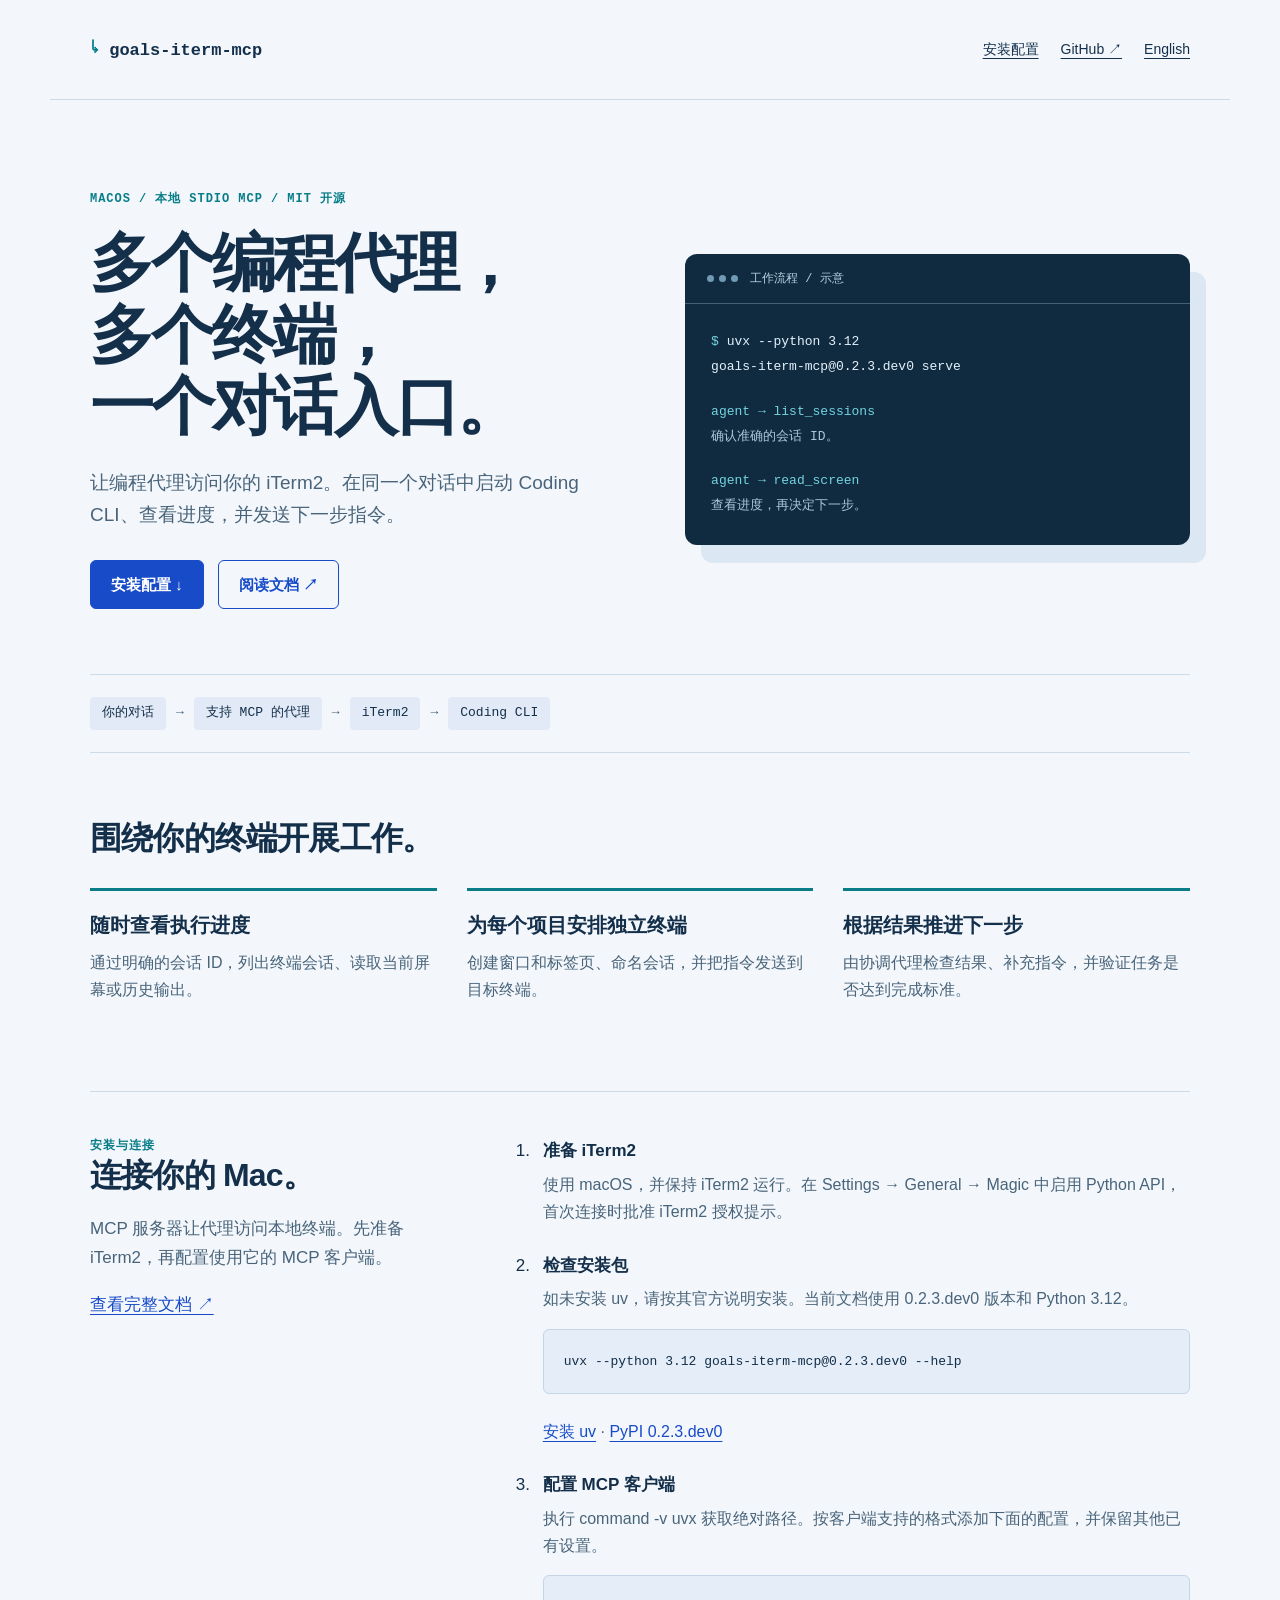
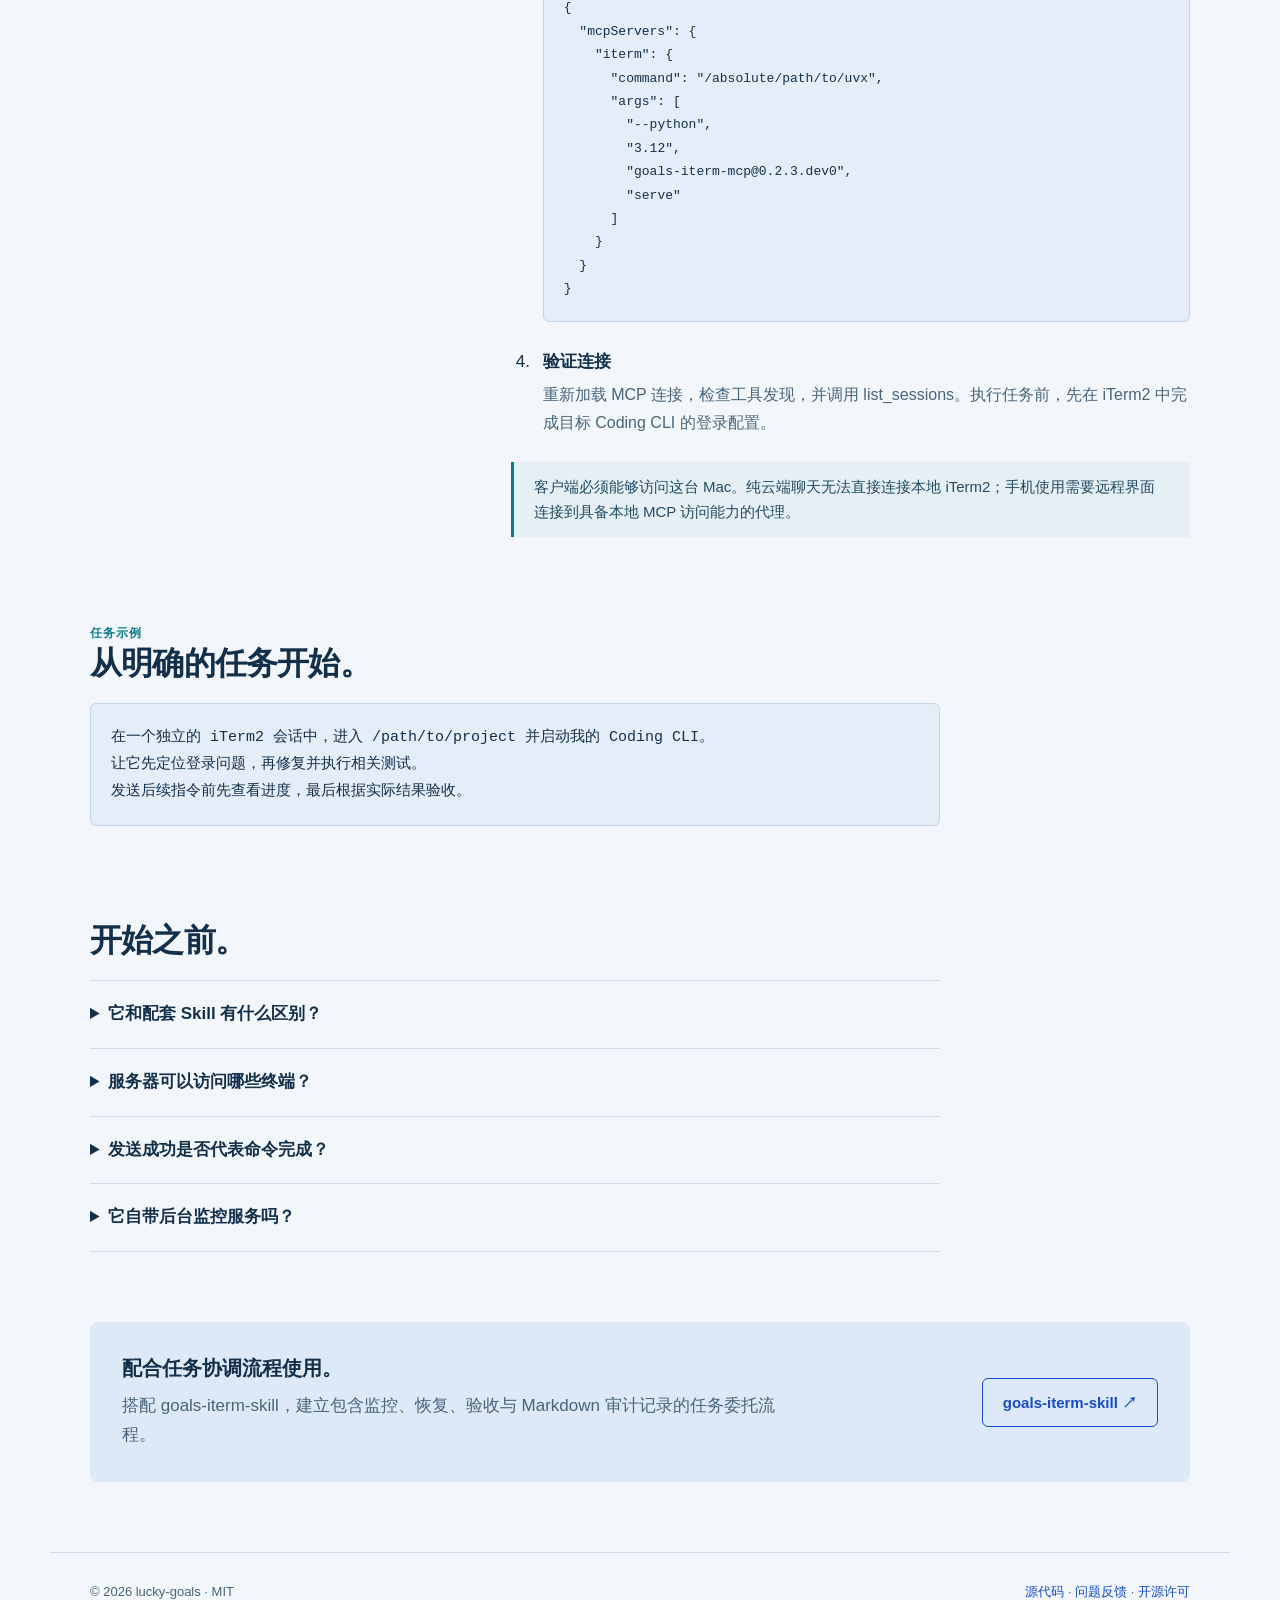
==== commit 2ddc2708: "chore: bump version to 0.2.3.dev0 for v0.2.3-dev release" ====
--- a/site/zh/index.html
+++ b/site/zh/index.html
@@ -21,17 +21,17 @@
 <a class="skip" href="#main">跳至正文</a>
 <header><a class="brand" href="../"><span>↳</span> goals-iterm-mcp</a><nav aria-label="主导航"><a href="#install">安装配置</a><a href="https://github.com/lucky-goals/goals-iterm-mcp">GitHub ↗</a><a href="../" lang="en" hreflang="en">English</a></nav></header>
 <main id="main">
-<section class="hero" aria-labelledby="headline"><div><div class="eyebrow">macOS / 本地 stdio MCP / MIT 开源</div><h1 id="headline">多个编程代理，<br>多个终端，<br>一个对话入口。</h1><p class="lede">让编程代理访问你的 iTerm2。在同一个对话中启动 Coding CLI、查看进度，并发送下一步指令。</p><div class="actions"><a class="button" href="#install">安装配置 ↓</a><a class="button secondary" href="https://github.com/lucky-goals/goals-iterm-mcp/blob/main/README.zh-CN.md">阅读文档 ↗</a></div></div><div class="terminal" aria-label="流程示意，非实时终端"><div class="terminal-title"><span class="lights" aria-hidden="true"><i></i><i></i><i></i></span>工作流程 / 示意</div><div class="terminal-body"><p><span class="prompt">$</span> uvx --python 3.12<br>  goals-iterm-mcp@0.2.2 serve</p><p><span class="prompt">agent → list_sessions</span><br><span class="comment">确认准确的会话 ID。</span></p><p><span class="prompt">agent → read_screen</span><br><span class="comment">查看进度，再决定下一步。</span></p></div></div></section>
+<section class="hero" aria-labelledby="headline"><div><div class="eyebrow">macOS / 本地 stdio MCP / MIT 开源</div><h1 id="headline">多个编程代理，<br>多个终端，<br>一个对话入口。</h1><p class="lede">让编程代理访问你的 iTerm2。在同一个对话中启动 Coding CLI、查看进度，并发送下一步指令。</p><div class="actions"><a class="button" href="#install">安装配置 ↓</a><a class="button secondary" href="https://github.com/lucky-goals/goals-iterm-mcp/blob/main/README.zh-CN.md">阅读文档 ↗</a></div></div><div class="terminal" aria-label="流程示意，非实时终端"><div class="terminal-title"><span class="lights" aria-hidden="true"><i></i><i></i><i></i></span>工作流程 / 示意</div><div class="terminal-body"><p><span class="prompt">$</span> uvx --python 3.12<br>  goals-iterm-mcp@0.2.3.dev0 serve</p><p><span class="prompt">agent → list_sessions</span><br><span class="comment">确认准确的会话 ID。</span></p><p><span class="prompt">agent → read_screen</span><br><span class="comment">查看进度，再决定下一步。</span></p></div></div></section>
 <div class="flow" aria-label="连接流程"><span>你的对话</span> <b aria-hidden="true">→</b> <span>支持 MCP 的代理</span> <b aria-hidden="true">→</b> <span>iTerm2</span> <b aria-hidden="true">→</b> <span>Coding CLI</span></div>
 <section aria-labelledby="capabilities"><h2 id="capabilities">围绕你的终端开展工作。</h2><div class="features"><article class="feature"><h3>随时查看执行进度</h3><p>通过明确的会话 ID，列出终端会话、读取当前屏幕或历史输出。</p></article><article class="feature"><h3>为每个项目安排独立终端</h3><p>创建窗口和标签页、命名会话，并把指令发送到目标终端。</p></article><article class="feature"><h3>根据结果推进下一步</h3><p>由协调代理检查结果、补充指令，并验证任务是否达到完成标准。</p></article></div></section>
-<section class="setup" id="install" aria-labelledby="setup-title"><div><div class="eyebrow">安装与连接</div><h2 id="setup-title">连接你的 Mac。</h2><p class="intro">MCP 服务器让代理访问本地终端。先准备 iTerm2，再配置使用它的 MCP 客户端。</p><p><a href="https://github.com/lucky-goals/goals-iterm-mcp/blob/main/README.zh-CN.md">查看完整文档 ↗</a></p></div><div><ol class="steps"><li><strong>准备 iTerm2</strong><p>使用 macOS，并保持 iTerm2 运行。在 Settings → General → Magic 中启用 Python API，首次连接时批准 iTerm2 授权提示。</p></li><li><strong>检查安装包</strong><p>如未安装 uv，请按其官方说明安装。当前文档使用 0.2.2 版本和 Python 3.12。</p><pre><code>uvx --python 3.12 goals-iterm-mcp@0.2.2 --help</code></pre><p><a href="https://docs.astral.sh/uv/getting-started/installation/">安装 uv</a> · <a href="https://pypi.org/project/goals-iterm-mcp/0.2.2/">PyPI 0.2.2</a></p></li><li><strong>配置 MCP 客户端</strong><p>执行 command -v uvx 获取绝对路径。按客户端支持的格式添加下面的配置，并保留其他已有设置。</p><pre><code>{
+<section class="setup" id="install" aria-labelledby="setup-title"><div><div class="eyebrow">安装与连接</div><h2 id="setup-title">连接你的 Mac。</h2><p class="intro">MCP 服务器让代理访问本地终端。先准备 iTerm2，再配置使用它的 MCP 客户端。</p><p><a href="https://github.com/lucky-goals/goals-iterm-mcp/blob/main/README.zh-CN.md">查看完整文档 ↗</a></p></div><div><ol class="steps"><li><strong>准备 iTerm2</strong><p>使用 macOS，并保持 iTerm2 运行。在 Settings → General → Magic 中启用 Python API，首次连接时批准 iTerm2 授权提示。</p></li><li><strong>检查安装包</strong><p>如未安装 uv，请按其官方说明安装。当前文档使用 0.2.3.dev0 版本和 Python 3.12。</p><pre><code>uvx --python 3.12 goals-iterm-mcp@0.2.3.dev0 --help</code></pre><p><a href="https://docs.astral.sh/uv/getting-started/installation/">安装 uv</a> · <a href="https://pypi.org/project/goals-iterm-mcp/0.2.3.dev0/">PyPI 0.2.3.dev0</a></p></li><li><strong>配置 MCP 客户端</strong><p>执行 command -v uvx 获取绝对路径。按客户端支持的格式添加下面的配置，并保留其他已有设置。</p><pre><code>{
   &quot;mcpServers&quot;: {
     &quot;iterm&quot;: {
       &quot;command&quot;: &quot;/absolute/path/to/uvx&quot;,
       &quot;args&quot;: [
         &quot;--python&quot;,
         &quot;3.12&quot;,
-        &quot;goals-iterm-mcp@0.2.2&quot;,
+        &quot;goals-iterm-mcp@0.2.3.dev0&quot;,
         &quot;serve&quot;
       ]
     }
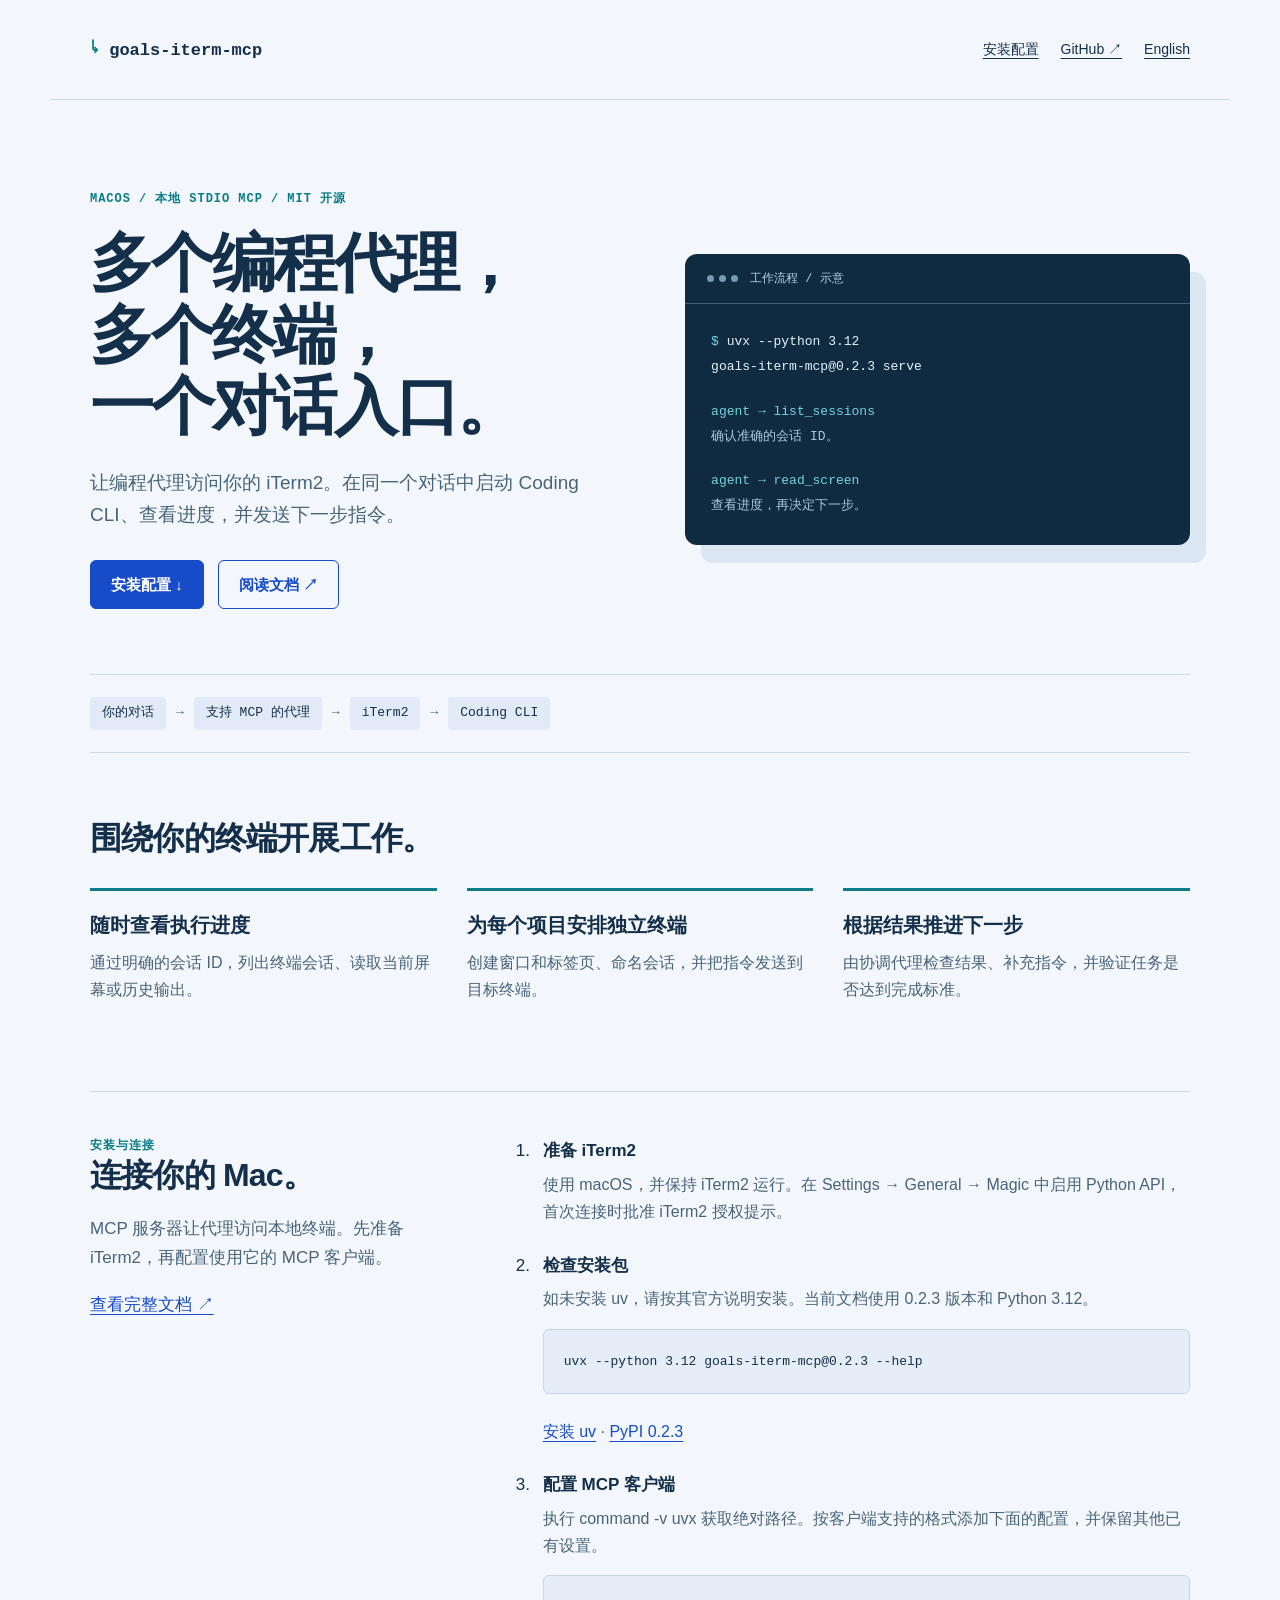
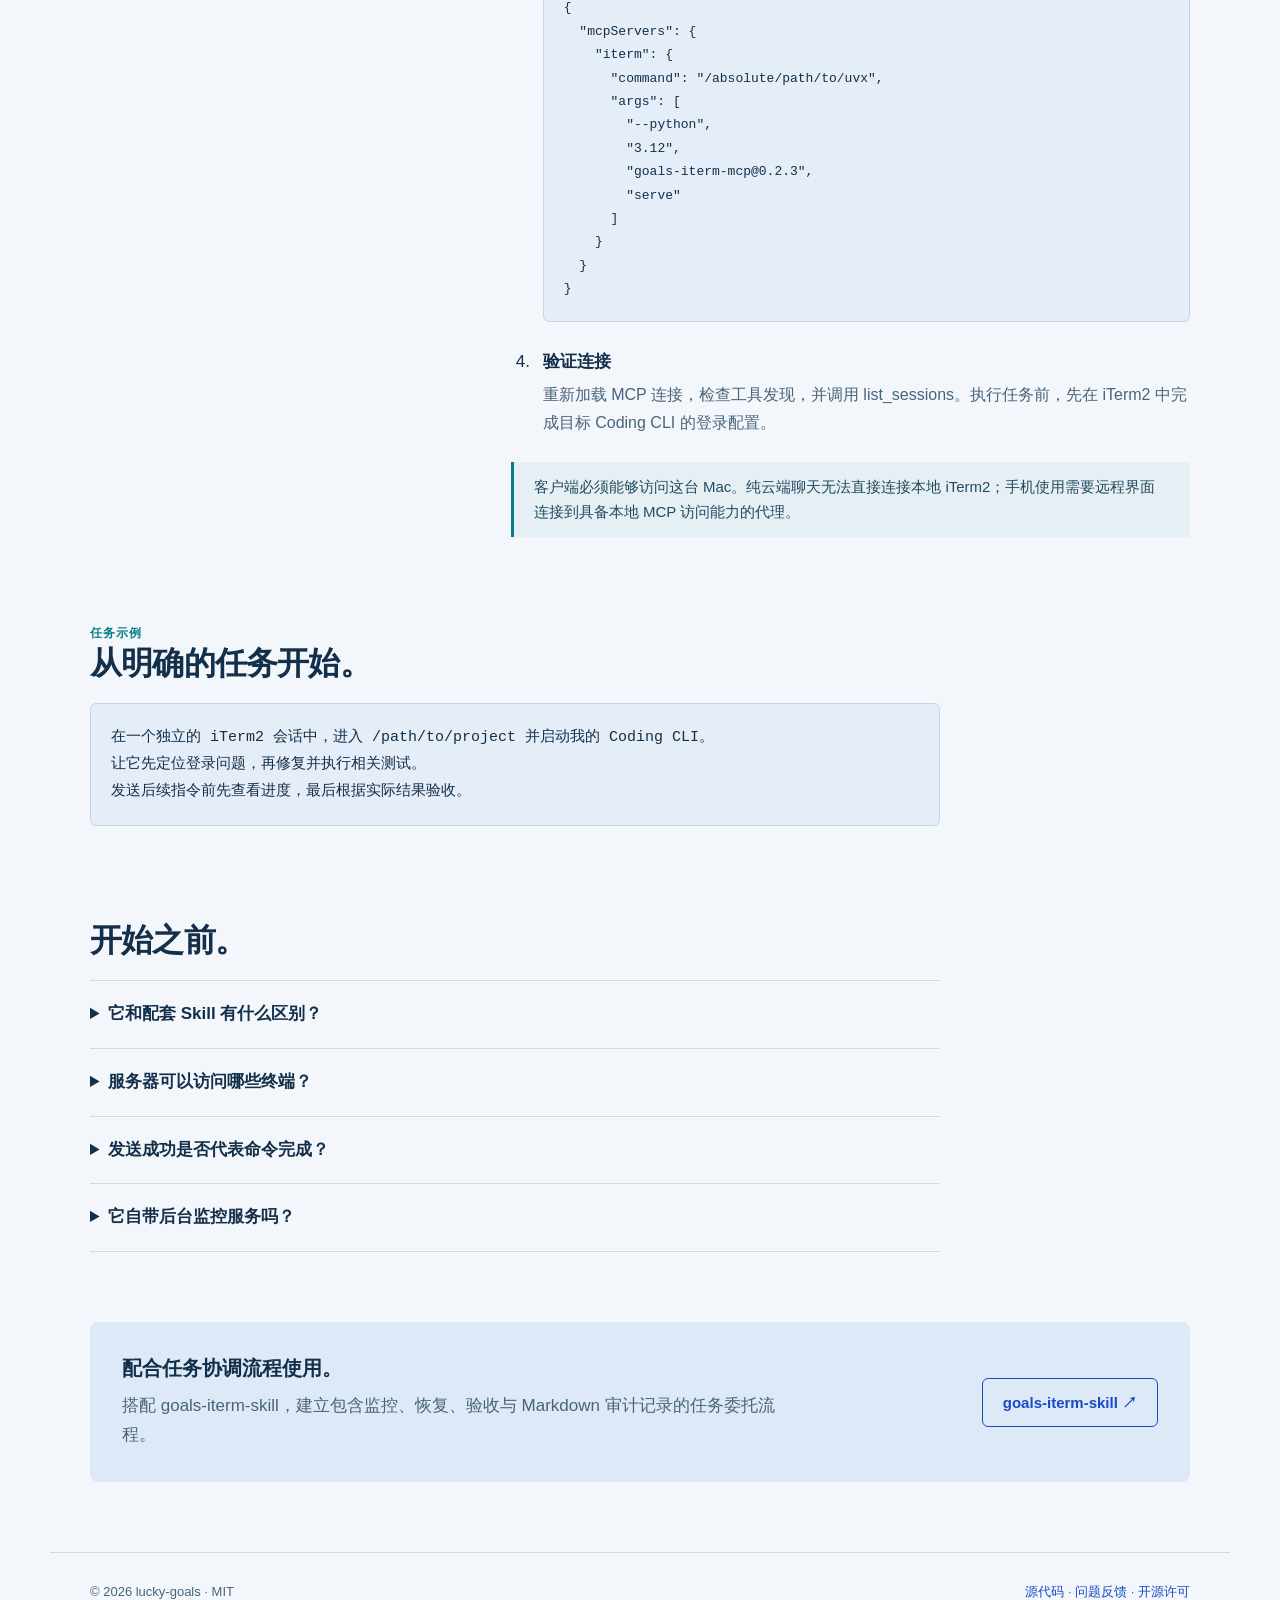
==== commit 44acb17d: "chore: release 0.2.3" ====
--- a/site/zh/index.html
+++ b/site/zh/index.html
@@ -21,17 +21,17 @@
 <a class="skip" href="#main">跳至正文</a>
 <header><a class="brand" href="../"><span>↳</span> goals-iterm-mcp</a><nav aria-label="主导航"><a href="#install">安装配置</a><a href="https://github.com/lucky-goals/goals-iterm-mcp">GitHub ↗</a><a href="../" lang="en" hreflang="en">English</a></nav></header>
 <main id="main">
-<section class="hero" aria-labelledby="headline"><div><div class="eyebrow">macOS / 本地 stdio MCP / MIT 开源</div><h1 id="headline">多个编程代理，<br>多个终端，<br>一个对话入口。</h1><p class="lede">让编程代理访问你的 iTerm2。在同一个对话中启动 Coding CLI、查看进度，并发送下一步指令。</p><div class="actions"><a class="button" href="#install">安装配置 ↓</a><a class="button secondary" href="https://github.com/lucky-goals/goals-iterm-mcp/blob/main/README.zh-CN.md">阅读文档 ↗</a></div></div><div class="terminal" aria-label="流程示意，非实时终端"><div class="terminal-title"><span class="lights" aria-hidden="true"><i></i><i></i><i></i></span>工作流程 / 示意</div><div class="terminal-body"><p><span class="prompt">$</span> uvx --python 3.12<br>  goals-iterm-mcp@0.2.3.dev0 serve</p><p><span class="prompt">agent → list_sessions</span><br><span class="comment">确认准确的会话 ID。</span></p><p><span class="prompt">agent → read_screen</span><br><span class="comment">查看进度，再决定下一步。</span></p></div></div></section>
+<section class="hero" aria-labelledby="headline"><div><div class="eyebrow">macOS / 本地 stdio MCP / MIT 开源</div><h1 id="headline">多个编程代理，<br>多个终端，<br>一个对话入口。</h1><p class="lede">让编程代理访问你的 iTerm2。在同一个对话中启动 Coding CLI、查看进度，并发送下一步指令。</p><div class="actions"><a class="button" href="#install">安装配置 ↓</a><a class="button secondary" href="https://github.com/lucky-goals/goals-iterm-mcp/blob/main/README.zh-CN.md">阅读文档 ↗</a></div></div><div class="terminal" aria-label="流程示意，非实时终端"><div class="terminal-title"><span class="lights" aria-hidden="true"><i></i><i></i><i></i></span>工作流程 / 示意</div><div class="terminal-body"><p><span class="prompt">$</span> uvx --python 3.12<br>  goals-iterm-mcp@0.2.3 serve</p><p><span class="prompt">agent → list_sessions</span><br><span class="comment">确认准确的会话 ID。</span></p><p><span class="prompt">agent → read_screen</span><br><span class="comment">查看进度，再决定下一步。</span></p></div></div></section>
 <div class="flow" aria-label="连接流程"><span>你的对话</span> <b aria-hidden="true">→</b> <span>支持 MCP 的代理</span> <b aria-hidden="true">→</b> <span>iTerm2</span> <b aria-hidden="true">→</b> <span>Coding CLI</span></div>
 <section aria-labelledby="capabilities"><h2 id="capabilities">围绕你的终端开展工作。</h2><div class="features"><article class="feature"><h3>随时查看执行进度</h3><p>通过明确的会话 ID，列出终端会话、读取当前屏幕或历史输出。</p></article><article class="feature"><h3>为每个项目安排独立终端</h3><p>创建窗口和标签页、命名会话，并把指令发送到目标终端。</p></article><article class="feature"><h3>根据结果推进下一步</h3><p>由协调代理检查结果、补充指令，并验证任务是否达到完成标准。</p></article></div></section>
-<section class="setup" id="install" aria-labelledby="setup-title"><div><div class="eyebrow">安装与连接</div><h2 id="setup-title">连接你的 Mac。</h2><p class="intro">MCP 服务器让代理访问本地终端。先准备 iTerm2，再配置使用它的 MCP 客户端。</p><p><a href="https://github.com/lucky-goals/goals-iterm-mcp/blob/main/README.zh-CN.md">查看完整文档 ↗</a></p></div><div><ol class="steps"><li><strong>准备 iTerm2</strong><p>使用 macOS，并保持 iTerm2 运行。在 Settings → General → Magic 中启用 Python API，首次连接时批准 iTerm2 授权提示。</p></li><li><strong>检查安装包</strong><p>如未安装 uv，请按其官方说明安装。当前文档使用 0.2.3.dev0 版本和 Python 3.12。</p><pre><code>uvx --python 3.12 goals-iterm-mcp@0.2.3.dev0 --help</code></pre><p><a href="https://docs.astral.sh/uv/getting-started/installation/">安装 uv</a> · <a href="https://pypi.org/project/goals-iterm-mcp/0.2.3.dev0/">PyPI 0.2.3.dev0</a></p></li><li><strong>配置 MCP 客户端</strong><p>执行 command -v uvx 获取绝对路径。按客户端支持的格式添加下面的配置，并保留其他已有设置。</p><pre><code>{
+<section class="setup" id="install" aria-labelledby="setup-title"><div><div class="eyebrow">安装与连接</div><h2 id="setup-title">连接你的 Mac。</h2><p class="intro">MCP 服务器让代理访问本地终端。先准备 iTerm2，再配置使用它的 MCP 客户端。</p><p><a href="https://github.com/lucky-goals/goals-iterm-mcp/blob/main/README.zh-CN.md">查看完整文档 ↗</a></p></div><div><ol class="steps"><li><strong>准备 iTerm2</strong><p>使用 macOS，并保持 iTerm2 运行。在 Settings → General → Magic 中启用 Python API，首次连接时批准 iTerm2 授权提示。</p></li><li><strong>检查安装包</strong><p>如未安装 uv，请按其官方说明安装。当前文档使用 0.2.3 版本和 Python 3.12。</p><pre><code>uvx --python 3.12 goals-iterm-mcp@0.2.3 --help</code></pre><p><a href="https://docs.astral.sh/uv/getting-started/installation/">安装 uv</a> · <a href="https://pypi.org/project/goals-iterm-mcp/0.2.3/">PyPI 0.2.3</a></p></li><li><strong>配置 MCP 客户端</strong><p>执行 command -v uvx 获取绝对路径。按客户端支持的格式添加下面的配置，并保留其他已有设置。</p><pre><code>{
   &quot;mcpServers&quot;: {
     &quot;iterm&quot;: {
       &quot;command&quot;: &quot;/absolute/path/to/uvx&quot;,
       &quot;args&quot;: [
         &quot;--python&quot;,
         &quot;3.12&quot;,
-        &quot;goals-iterm-mcp@0.2.3.dev0&quot;,
+        &quot;goals-iterm-mcp@0.2.3&quot;,
         &quot;serve&quot;
       ]
     }
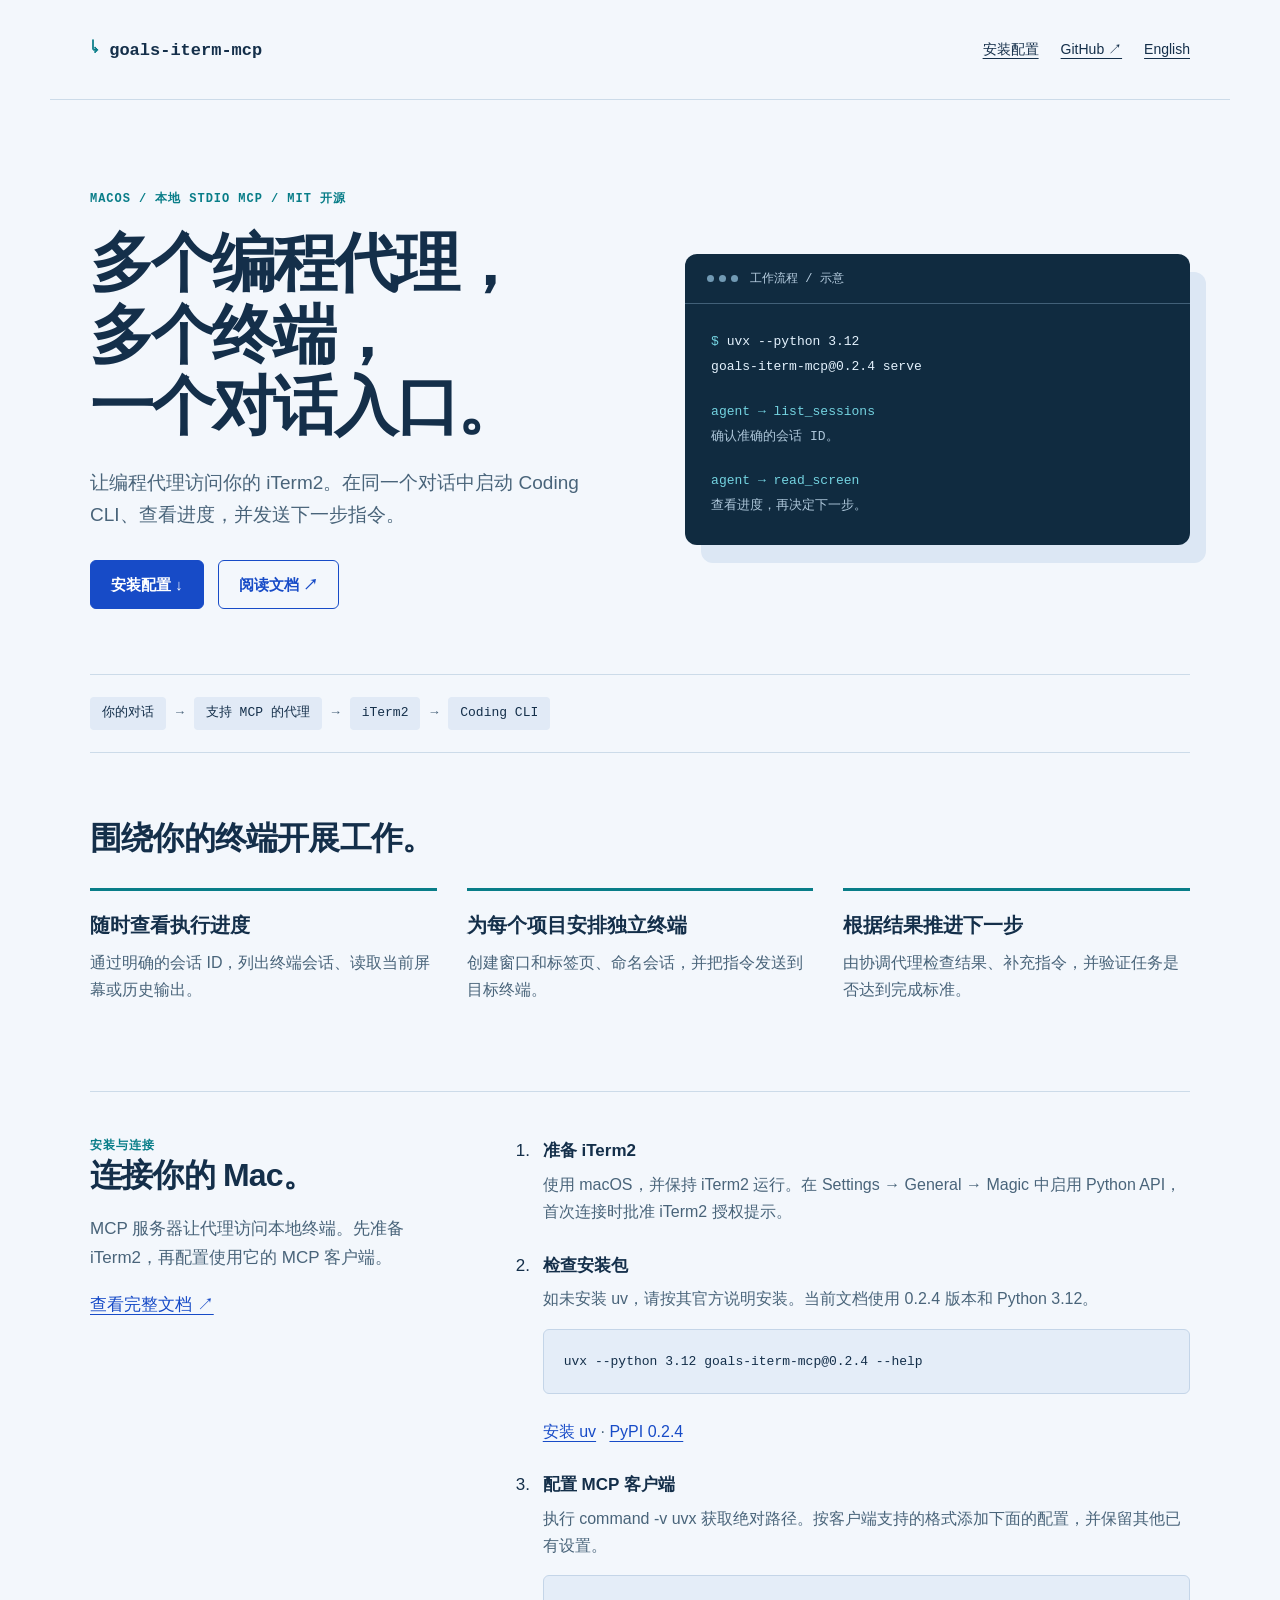
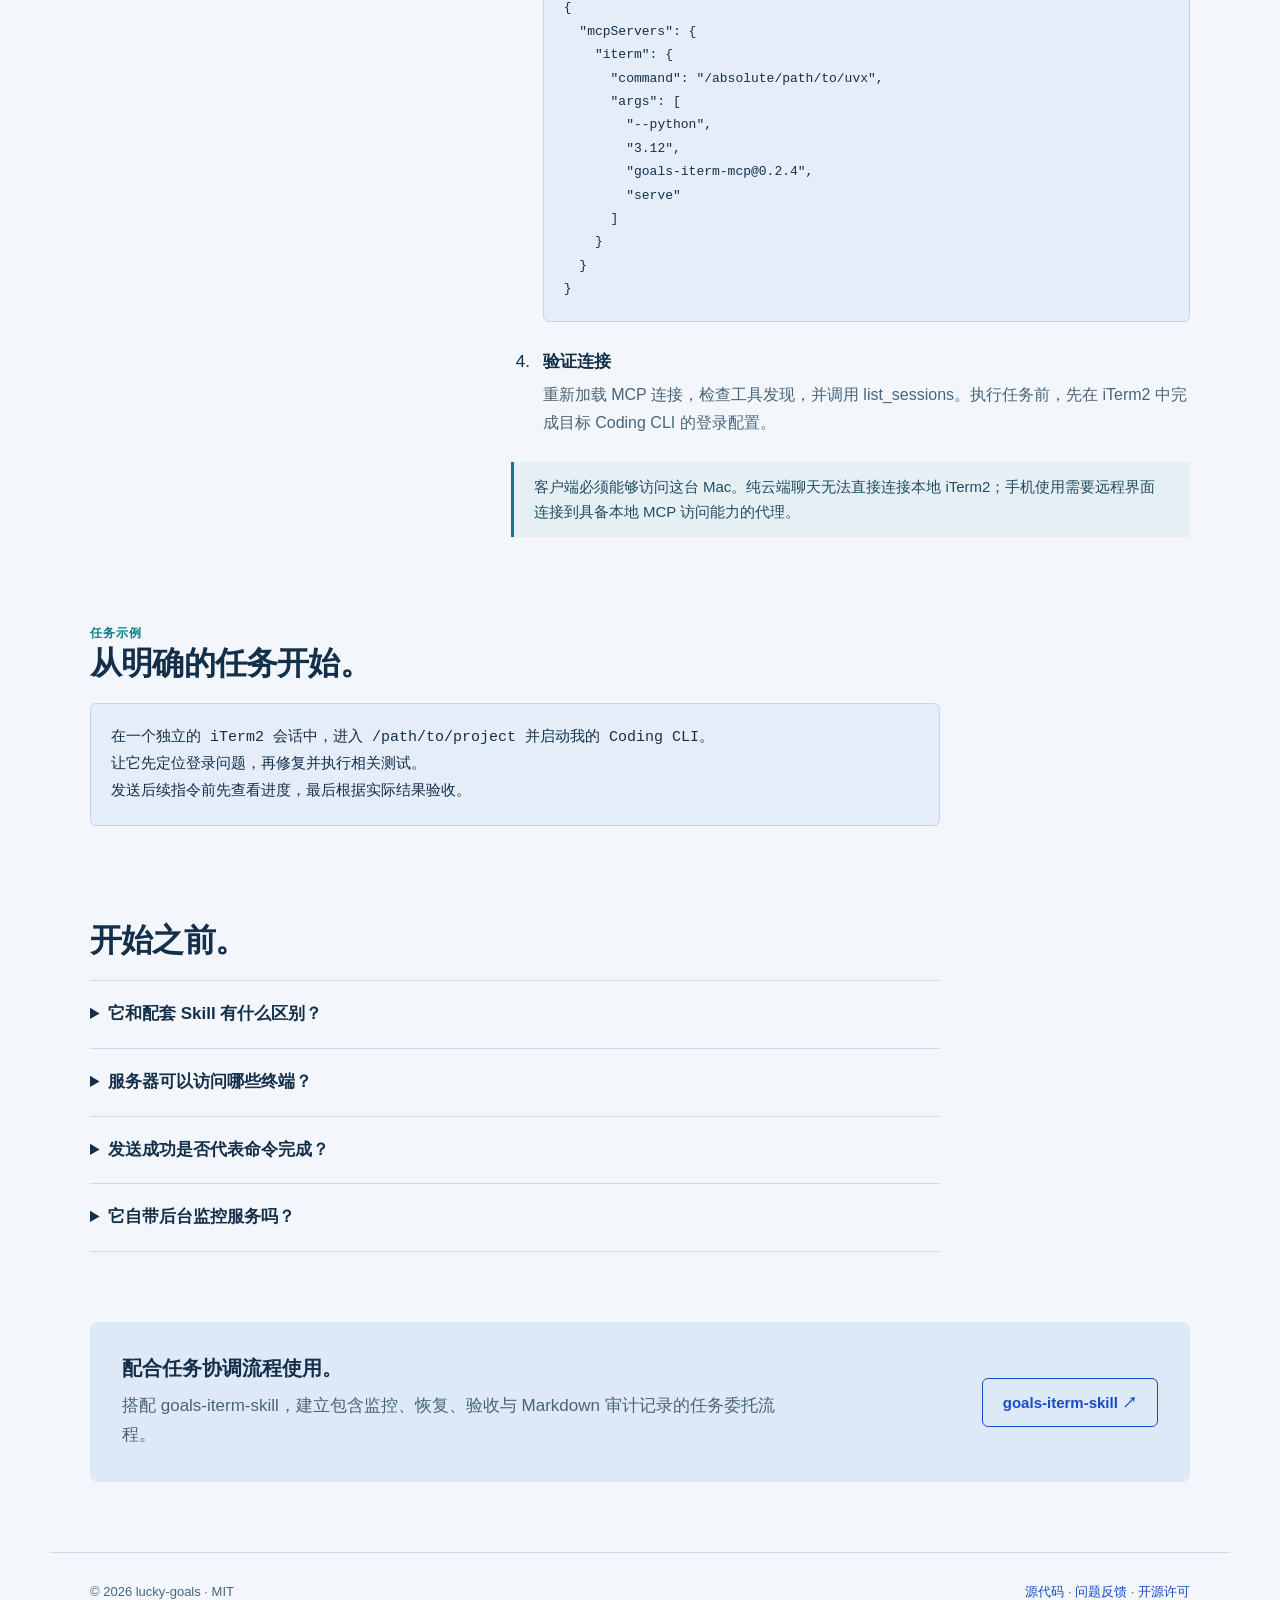
==== commit 6ce4ed33: "docs: add goals-iterm-skill companion guide and release 0.2.4" ====
--- a/site/zh/index.html
+++ b/site/zh/index.html
@@ -21,17 +21,17 @@
 <a class="skip" href="#main">跳至正文</a>
 <header><a class="brand" href="../"><span>↳</span> goals-iterm-mcp</a><nav aria-label="主导航"><a href="#install">安装配置</a><a href="https://github.com/lucky-goals/goals-iterm-mcp">GitHub ↗</a><a href="../" lang="en" hreflang="en">English</a></nav></header>
 <main id="main">
-<section class="hero" aria-labelledby="headline"><div><div class="eyebrow">macOS / 本地 stdio MCP / MIT 开源</div><h1 id="headline">多个编程代理，<br>多个终端，<br>一个对话入口。</h1><p class="lede">让编程代理访问你的 iTerm2。在同一个对话中启动 Coding CLI、查看进度，并发送下一步指令。</p><div class="actions"><a class="button" href="#install">安装配置 ↓</a><a class="button secondary" href="https://github.com/lucky-goals/goals-iterm-mcp/blob/main/README.zh-CN.md">阅读文档 ↗</a></div></div><div class="terminal" aria-label="流程示意，非实时终端"><div class="terminal-title"><span class="lights" aria-hidden="true"><i></i><i></i><i></i></span>工作流程 / 示意</div><div class="terminal-body"><p><span class="prompt">$</span> uvx --python 3.12<br>  goals-iterm-mcp@0.2.3 serve</p><p><span class="prompt">agent → list_sessions</span><br><span class="comment">确认准确的会话 ID。</span></p><p><span class="prompt">agent → read_screen</span><br><span class="comment">查看进度，再决定下一步。</span></p></div></div></section>
+<section class="hero" aria-labelledby="headline"><div><div class="eyebrow">macOS / 本地 stdio MCP / MIT 开源</div><h1 id="headline">多个编程代理，<br>多个终端，<br>一个对话入口。</h1><p class="lede">让编程代理访问你的 iTerm2。在同一个对话中启动 Coding CLI、查看进度，并发送下一步指令。</p><div class="actions"><a class="button" href="#install">安装配置 ↓</a><a class="button secondary" href="https://github.com/lucky-goals/goals-iterm-mcp/blob/main/README.zh-CN.md">阅读文档 ↗</a></div></div><div class="terminal" aria-label="流程示意，非实时终端"><div class="terminal-title"><span class="lights" aria-hidden="true"><i></i><i></i><i></i></span>工作流程 / 示意</div><div class="terminal-body"><p><span class="prompt">$</span> uvx --python 3.12<br>  goals-iterm-mcp@0.2.4 serve</p><p><span class="prompt">agent → list_sessions</span><br><span class="comment">确认准确的会话 ID。</span></p><p><span class="prompt">agent → read_screen</span><br><span class="comment">查看进度，再决定下一步。</span></p></div></div></section>
 <div class="flow" aria-label="连接流程"><span>你的对话</span> <b aria-hidden="true">→</b> <span>支持 MCP 的代理</span> <b aria-hidden="true">→</b> <span>iTerm2</span> <b aria-hidden="true">→</b> <span>Coding CLI</span></div>
 <section aria-labelledby="capabilities"><h2 id="capabilities">围绕你的终端开展工作。</h2><div class="features"><article class="feature"><h3>随时查看执行进度</h3><p>通过明确的会话 ID，列出终端会话、读取当前屏幕或历史输出。</p></article><article class="feature"><h3>为每个项目安排独立终端</h3><p>创建窗口和标签页、命名会话，并把指令发送到目标终端。</p></article><article class="feature"><h3>根据结果推进下一步</h3><p>由协调代理检查结果、补充指令，并验证任务是否达到完成标准。</p></article></div></section>
-<section class="setup" id="install" aria-labelledby="setup-title"><div><div class="eyebrow">安装与连接</div><h2 id="setup-title">连接你的 Mac。</h2><p class="intro">MCP 服务器让代理访问本地终端。先准备 iTerm2，再配置使用它的 MCP 客户端。</p><p><a href="https://github.com/lucky-goals/goals-iterm-mcp/blob/main/README.zh-CN.md">查看完整文档 ↗</a></p></div><div><ol class="steps"><li><strong>准备 iTerm2</strong><p>使用 macOS，并保持 iTerm2 运行。在 Settings → General → Magic 中启用 Python API，首次连接时批准 iTerm2 授权提示。</p></li><li><strong>检查安装包</strong><p>如未安装 uv，请按其官方说明安装。当前文档使用 0.2.3 版本和 Python 3.12。</p><pre><code>uvx --python 3.12 goals-iterm-mcp@0.2.3 --help</code></pre><p><a href="https://docs.astral.sh/uv/getting-started/installation/">安装 uv</a> · <a href="https://pypi.org/project/goals-iterm-mcp/0.2.3/">PyPI 0.2.3</a></p></li><li><strong>配置 MCP 客户端</strong><p>执行 command -v uvx 获取绝对路径。按客户端支持的格式添加下面的配置，并保留其他已有设置。</p><pre><code>{
+<section class="setup" id="install" aria-labelledby="setup-title"><div><div class="eyebrow">安装与连接</div><h2 id="setup-title">连接你的 Mac。</h2><p class="intro">MCP 服务器让代理访问本地终端。先准备 iTerm2，再配置使用它的 MCP 客户端。</p><p><a href="https://github.com/lucky-goals/goals-iterm-mcp/blob/main/README.zh-CN.md">查看完整文档 ↗</a></p></div><div><ol class="steps"><li><strong>准备 iTerm2</strong><p>使用 macOS，并保持 iTerm2 运行。在 Settings → General → Magic 中启用 Python API，首次连接时批准 iTerm2 授权提示。</p></li><li><strong>检查安装包</strong><p>如未安装 uv，请按其官方说明安装。当前文档使用 0.2.4 版本和 Python 3.12。</p><pre><code>uvx --python 3.12 goals-iterm-mcp@0.2.4 --help</code></pre><p><a href="https://docs.astral.sh/uv/getting-started/installation/">安装 uv</a> · <a href="https://pypi.org/project/goals-iterm-mcp/0.2.4/">PyPI 0.2.4</a></p></li><li><strong>配置 MCP 客户端</strong><p>执行 command -v uvx 获取绝对路径。按客户端支持的格式添加下面的配置，并保留其他已有设置。</p><pre><code>{
   &quot;mcpServers&quot;: {
     &quot;iterm&quot;: {
       &quot;command&quot;: &quot;/absolute/path/to/uvx&quot;,
       &quot;args&quot;: [
         &quot;--python&quot;,
         &quot;3.12&quot;,
-        &quot;goals-iterm-mcp@0.2.3&quot;,
+        &quot;goals-iterm-mcp@0.2.4&quot;,
         &quot;serve&quot;
       ]
     }
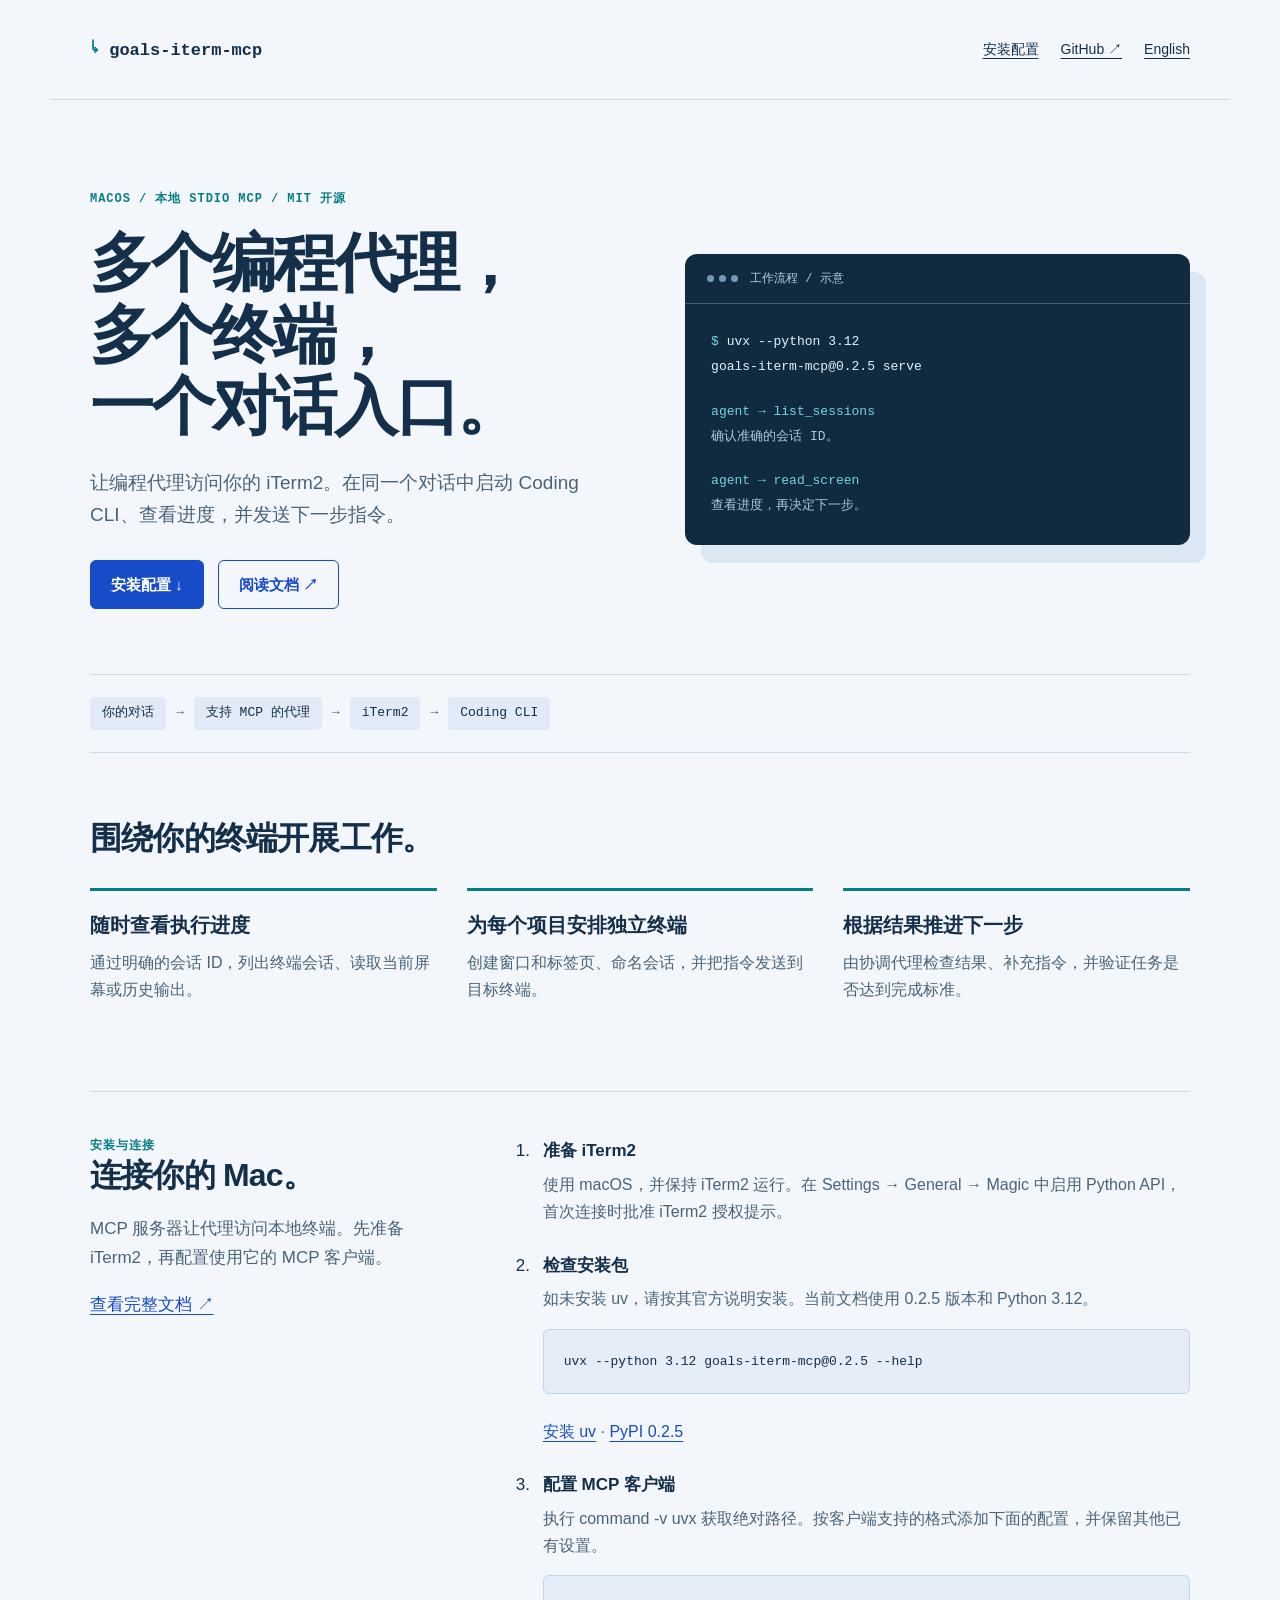
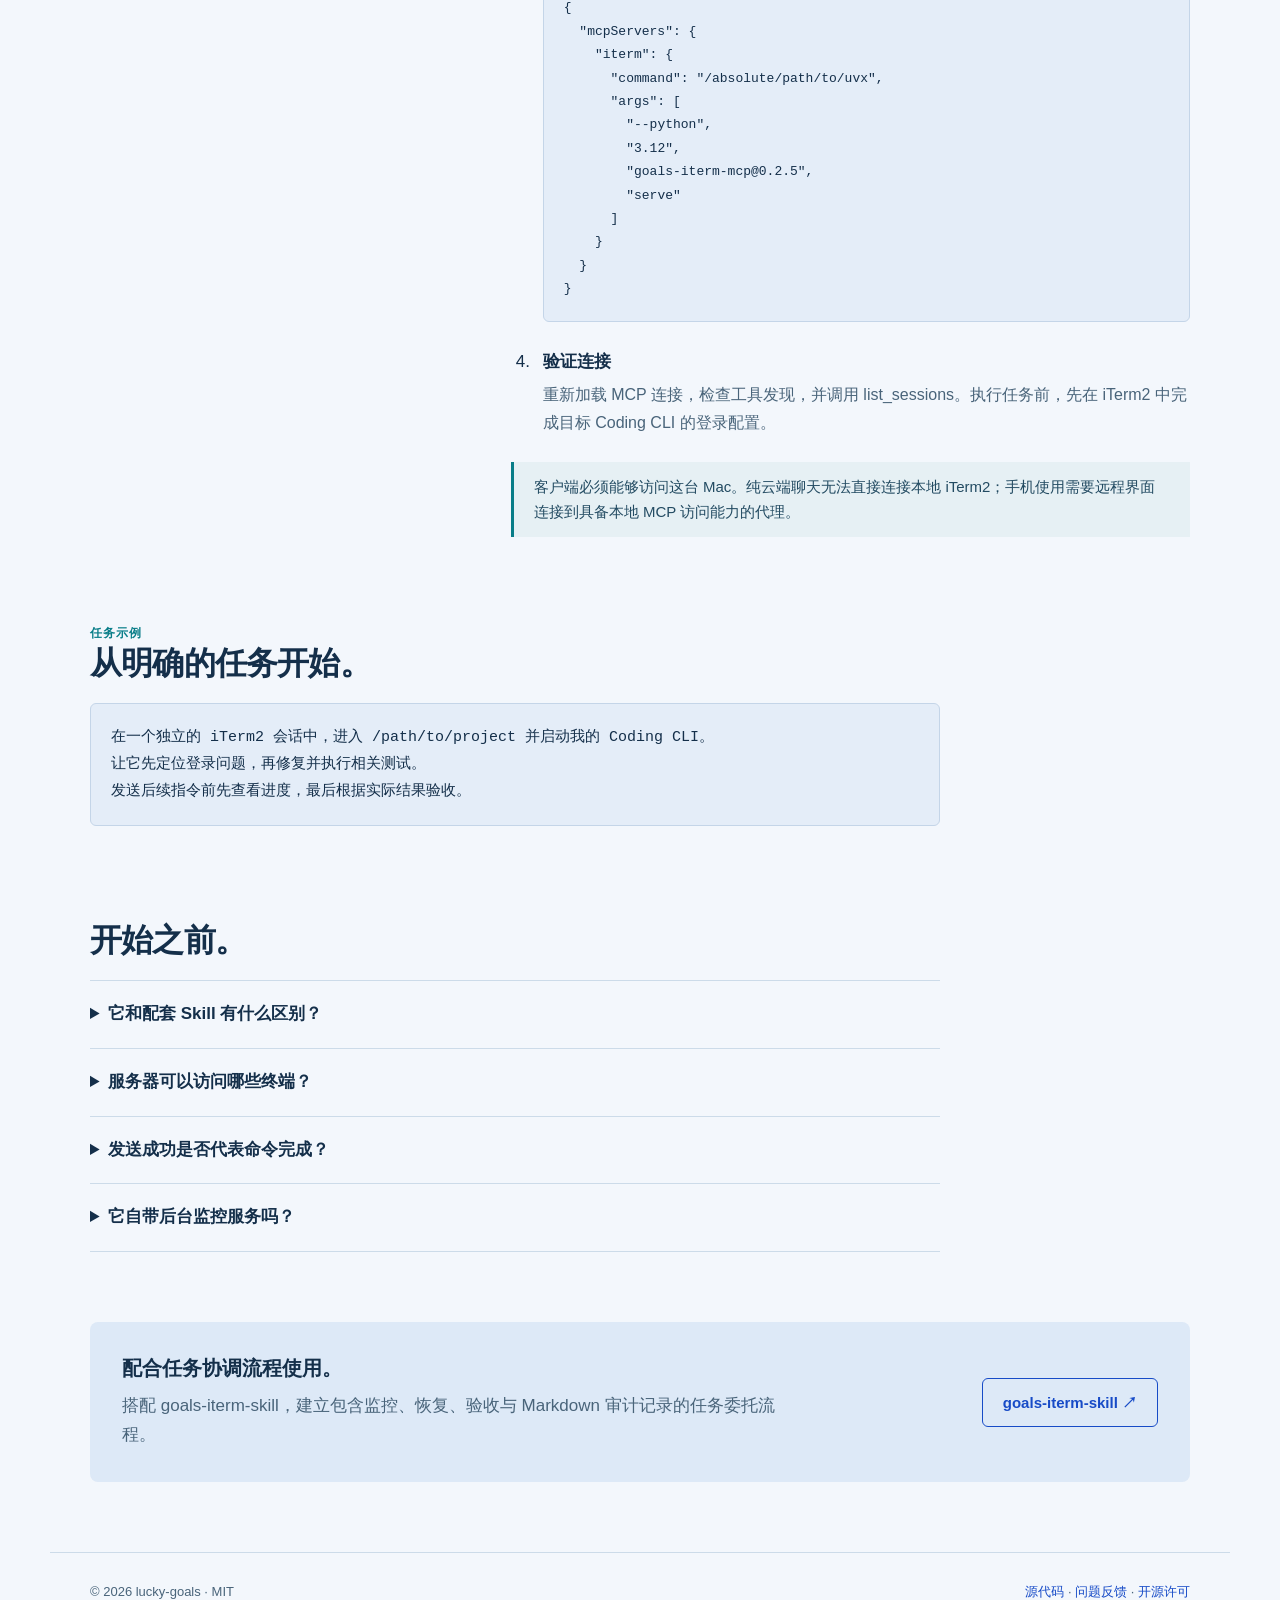
==== commit cec427ee: "feat: add dsh and dsh-tui passive recovery support and release 0.2.5" ====
--- a/site/zh/index.html
+++ b/site/zh/index.html
@@ -21,17 +21,17 @@
 <a class="skip" href="#main">跳至正文</a>
 <header><a class="brand" href="../"><span>↳</span> goals-iterm-mcp</a><nav aria-label="主导航"><a href="#install">安装配置</a><a href="https://github.com/lucky-goals/goals-iterm-mcp">GitHub ↗</a><a href="../" lang="en" hreflang="en">English</a></nav></header>
 <main id="main">
-<section class="hero" aria-labelledby="headline"><div><div class="eyebrow">macOS / 本地 stdio MCP / MIT 开源</div><h1 id="headline">多个编程代理，<br>多个终端，<br>一个对话入口。</h1><p class="lede">让编程代理访问你的 iTerm2。在同一个对话中启动 Coding CLI、查看进度，并发送下一步指令。</p><div class="actions"><a class="button" href="#install">安装配置 ↓</a><a class="button secondary" href="https://github.com/lucky-goals/goals-iterm-mcp/blob/main/README.zh-CN.md">阅读文档 ↗</a></div></div><div class="terminal" aria-label="流程示意，非实时终端"><div class="terminal-title"><span class="lights" aria-hidden="true"><i></i><i></i><i></i></span>工作流程 / 示意</div><div class="terminal-body"><p><span class="prompt">$</span> uvx --python 3.12<br>  goals-iterm-mcp@0.2.4 serve</p><p><span class="prompt">agent → list_sessions</span><br><span class="comment">确认准确的会话 ID。</span></p><p><span class="prompt">agent → read_screen</span><br><span class="comment">查看进度，再决定下一步。</span></p></div></div></section>
+<section class="hero" aria-labelledby="headline"><div><div class="eyebrow">macOS / 本地 stdio MCP / MIT 开源</div><h1 id="headline">多个编程代理，<br>多个终端，<br>一个对话入口。</h1><p class="lede">让编程代理访问你的 iTerm2。在同一个对话中启动 Coding CLI、查看进度，并发送下一步指令。</p><div class="actions"><a class="button" href="#install">安装配置 ↓</a><a class="button secondary" href="https://github.com/lucky-goals/goals-iterm-mcp/blob/main/README.zh-CN.md">阅读文档 ↗</a></div></div><div class="terminal" aria-label="流程示意，非实时终端"><div class="terminal-title"><span class="lights" aria-hidden="true"><i></i><i></i><i></i></span>工作流程 / 示意</div><div class="terminal-body"><p><span class="prompt">$</span> uvx --python 3.12<br>  goals-iterm-mcp@0.2.5 serve</p><p><span class="prompt">agent → list_sessions</span><br><span class="comment">确认准确的会话 ID。</span></p><p><span class="prompt">agent → read_screen</span><br><span class="comment">查看进度，再决定下一步。</span></p></div></div></section>
 <div class="flow" aria-label="连接流程"><span>你的对话</span> <b aria-hidden="true">→</b> <span>支持 MCP 的代理</span> <b aria-hidden="true">→</b> <span>iTerm2</span> <b aria-hidden="true">→</b> <span>Coding CLI</span></div>
 <section aria-labelledby="capabilities"><h2 id="capabilities">围绕你的终端开展工作。</h2><div class="features"><article class="feature"><h3>随时查看执行进度</h3><p>通过明确的会话 ID，列出终端会话、读取当前屏幕或历史输出。</p></article><article class="feature"><h3>为每个项目安排独立终端</h3><p>创建窗口和标签页、命名会话，并把指令发送到目标终端。</p></article><article class="feature"><h3>根据结果推进下一步</h3><p>由协调代理检查结果、补充指令，并验证任务是否达到完成标准。</p></article></div></section>
-<section class="setup" id="install" aria-labelledby="setup-title"><div><div class="eyebrow">安装与连接</div><h2 id="setup-title">连接你的 Mac。</h2><p class="intro">MCP 服务器让代理访问本地终端。先准备 iTerm2，再配置使用它的 MCP 客户端。</p><p><a href="https://github.com/lucky-goals/goals-iterm-mcp/blob/main/README.zh-CN.md">查看完整文档 ↗</a></p></div><div><ol class="steps"><li><strong>准备 iTerm2</strong><p>使用 macOS，并保持 iTerm2 运行。在 Settings → General → Magic 中启用 Python API，首次连接时批准 iTerm2 授权提示。</p></li><li><strong>检查安装包</strong><p>如未安装 uv，请按其官方说明安装。当前文档使用 0.2.4 版本和 Python 3.12。</p><pre><code>uvx --python 3.12 goals-iterm-mcp@0.2.4 --help</code></pre><p><a href="https://docs.astral.sh/uv/getting-started/installation/">安装 uv</a> · <a href="https://pypi.org/project/goals-iterm-mcp/0.2.4/">PyPI 0.2.4</a></p></li><li><strong>配置 MCP 客户端</strong><p>执行 command -v uvx 获取绝对路径。按客户端支持的格式添加下面的配置，并保留其他已有设置。</p><pre><code>{
+<section class="setup" id="install" aria-labelledby="setup-title"><div><div class="eyebrow">安装与连接</div><h2 id="setup-title">连接你的 Mac。</h2><p class="intro">MCP 服务器让代理访问本地终端。先准备 iTerm2，再配置使用它的 MCP 客户端。</p><p><a href="https://github.com/lucky-goals/goals-iterm-mcp/blob/main/README.zh-CN.md">查看完整文档 ↗</a></p></div><div><ol class="steps"><li><strong>准备 iTerm2</strong><p>使用 macOS，并保持 iTerm2 运行。在 Settings → General → Magic 中启用 Python API，首次连接时批准 iTerm2 授权提示。</p></li><li><strong>检查安装包</strong><p>如未安装 uv，请按其官方说明安装。当前文档使用 0.2.5 版本和 Python 3.12。</p><pre><code>uvx --python 3.12 goals-iterm-mcp@0.2.5 --help</code></pre><p><a href="https://docs.astral.sh/uv/getting-started/installation/">安装 uv</a> · <a href="https://pypi.org/project/goals-iterm-mcp/0.2.5/">PyPI 0.2.5</a></p></li><li><strong>配置 MCP 客户端</strong><p>执行 command -v uvx 获取绝对路径。按客户端支持的格式添加下面的配置，并保留其他已有设置。</p><pre><code>{
   &quot;mcpServers&quot;: {
     &quot;iterm&quot;: {
       &quot;command&quot;: &quot;/absolute/path/to/uvx&quot;,
       &quot;args&quot;: [
         &quot;--python&quot;,
         &quot;3.12&quot;,
-        &quot;goals-iterm-mcp@0.2.4&quot;,
+        &quot;goals-iterm-mcp@0.2.5&quot;,
         &quot;serve&quot;
       ]
     }
